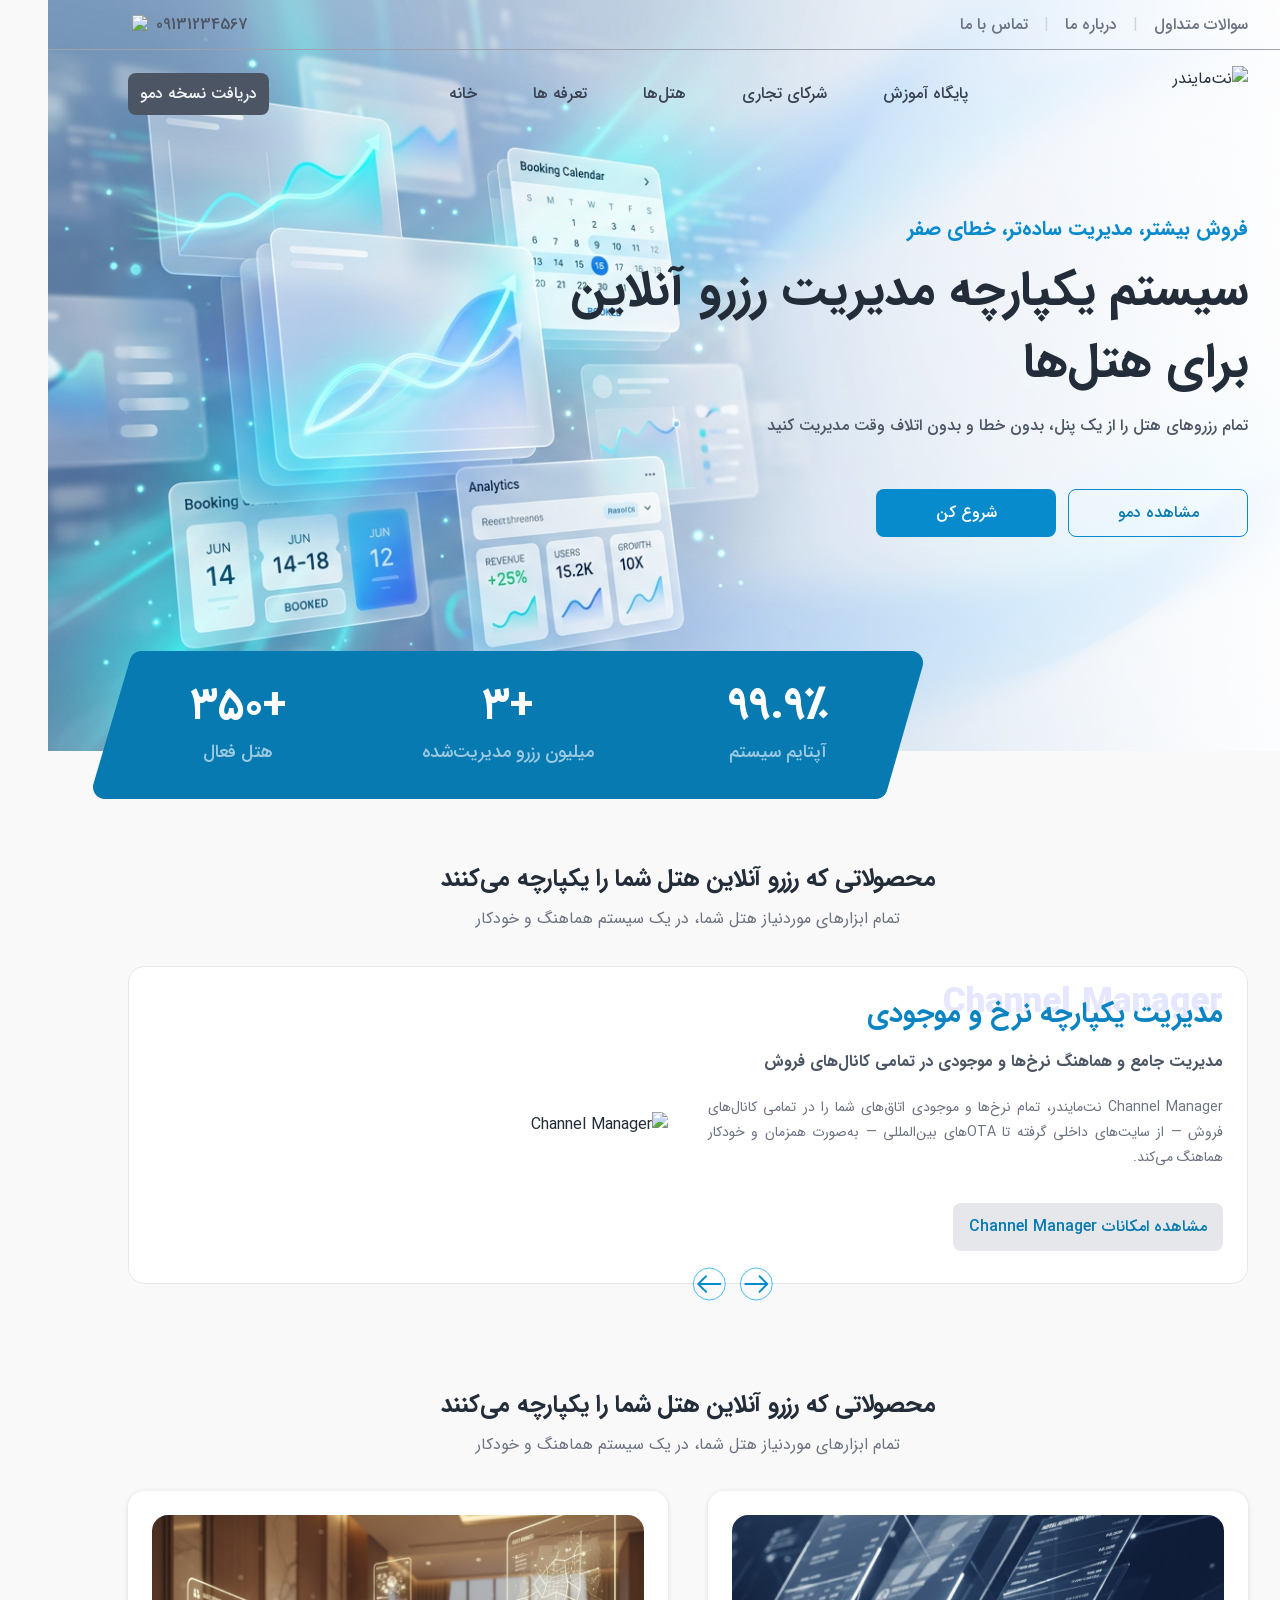
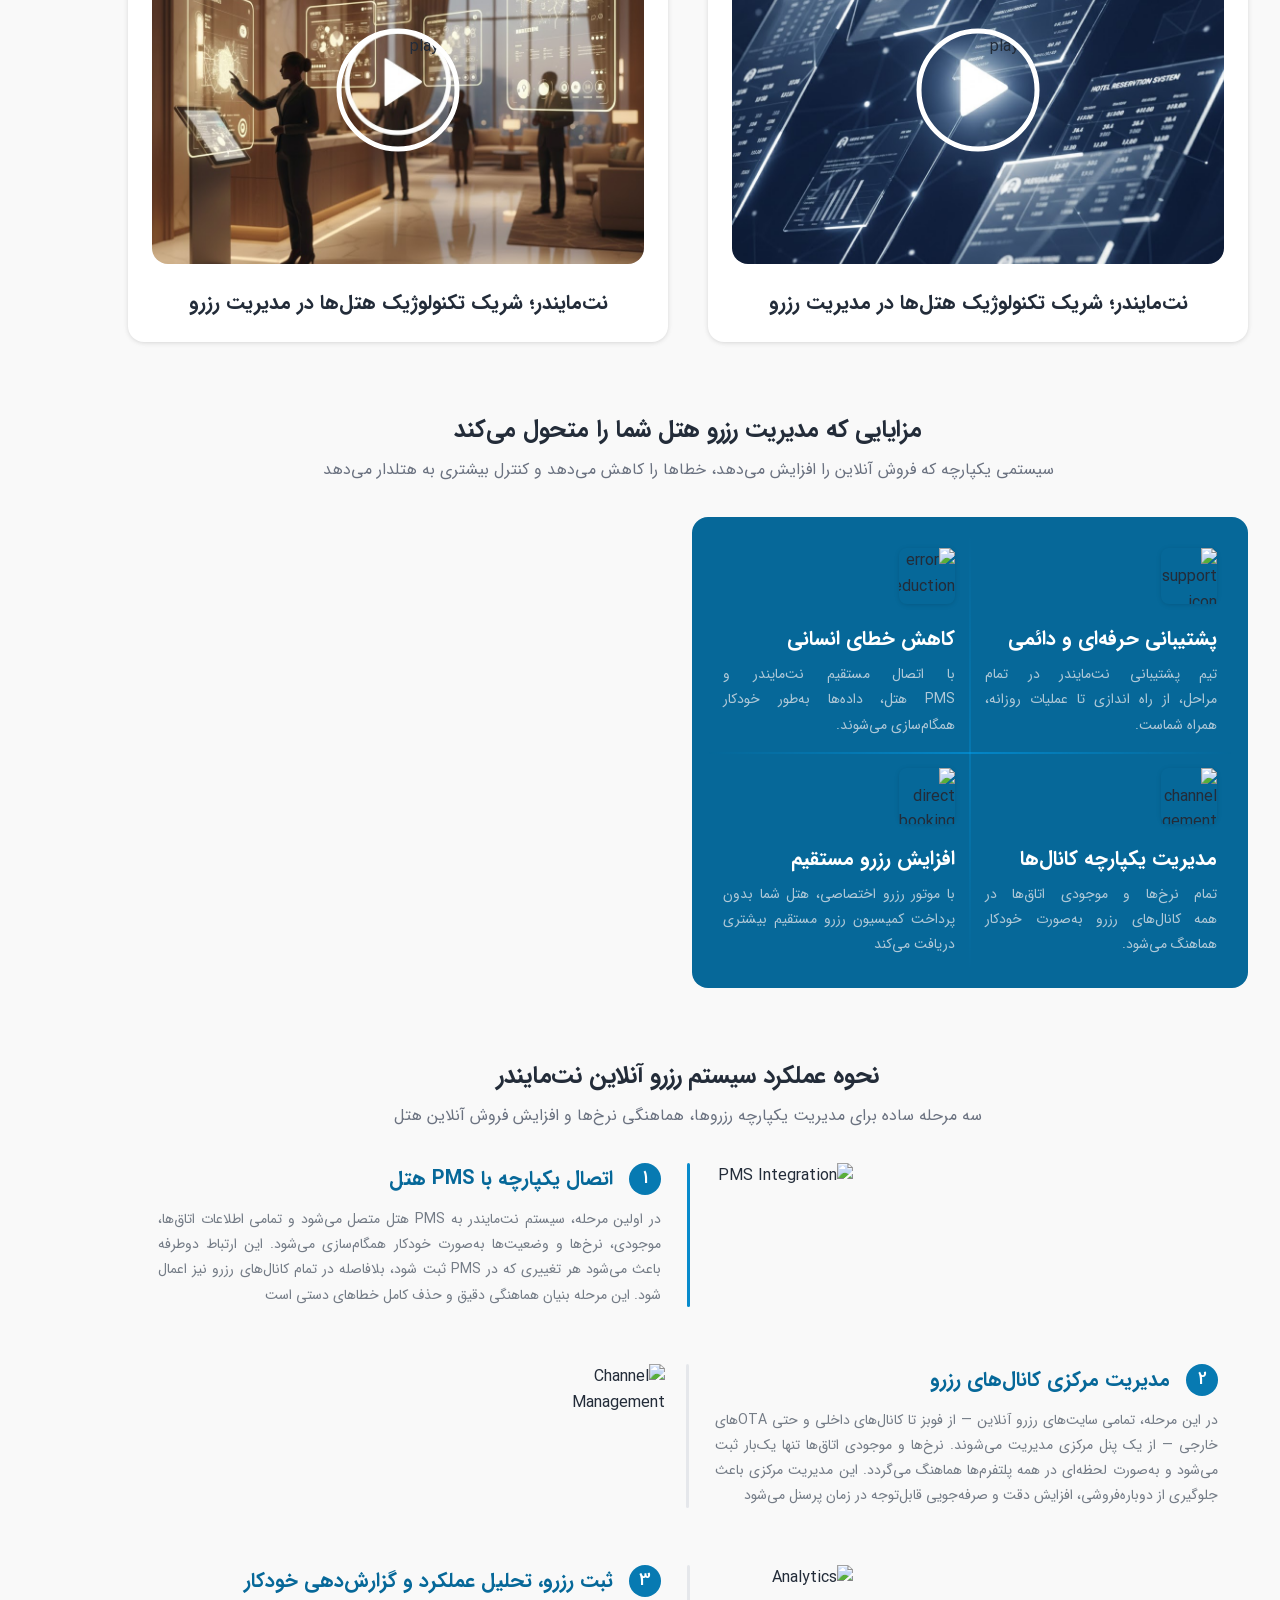
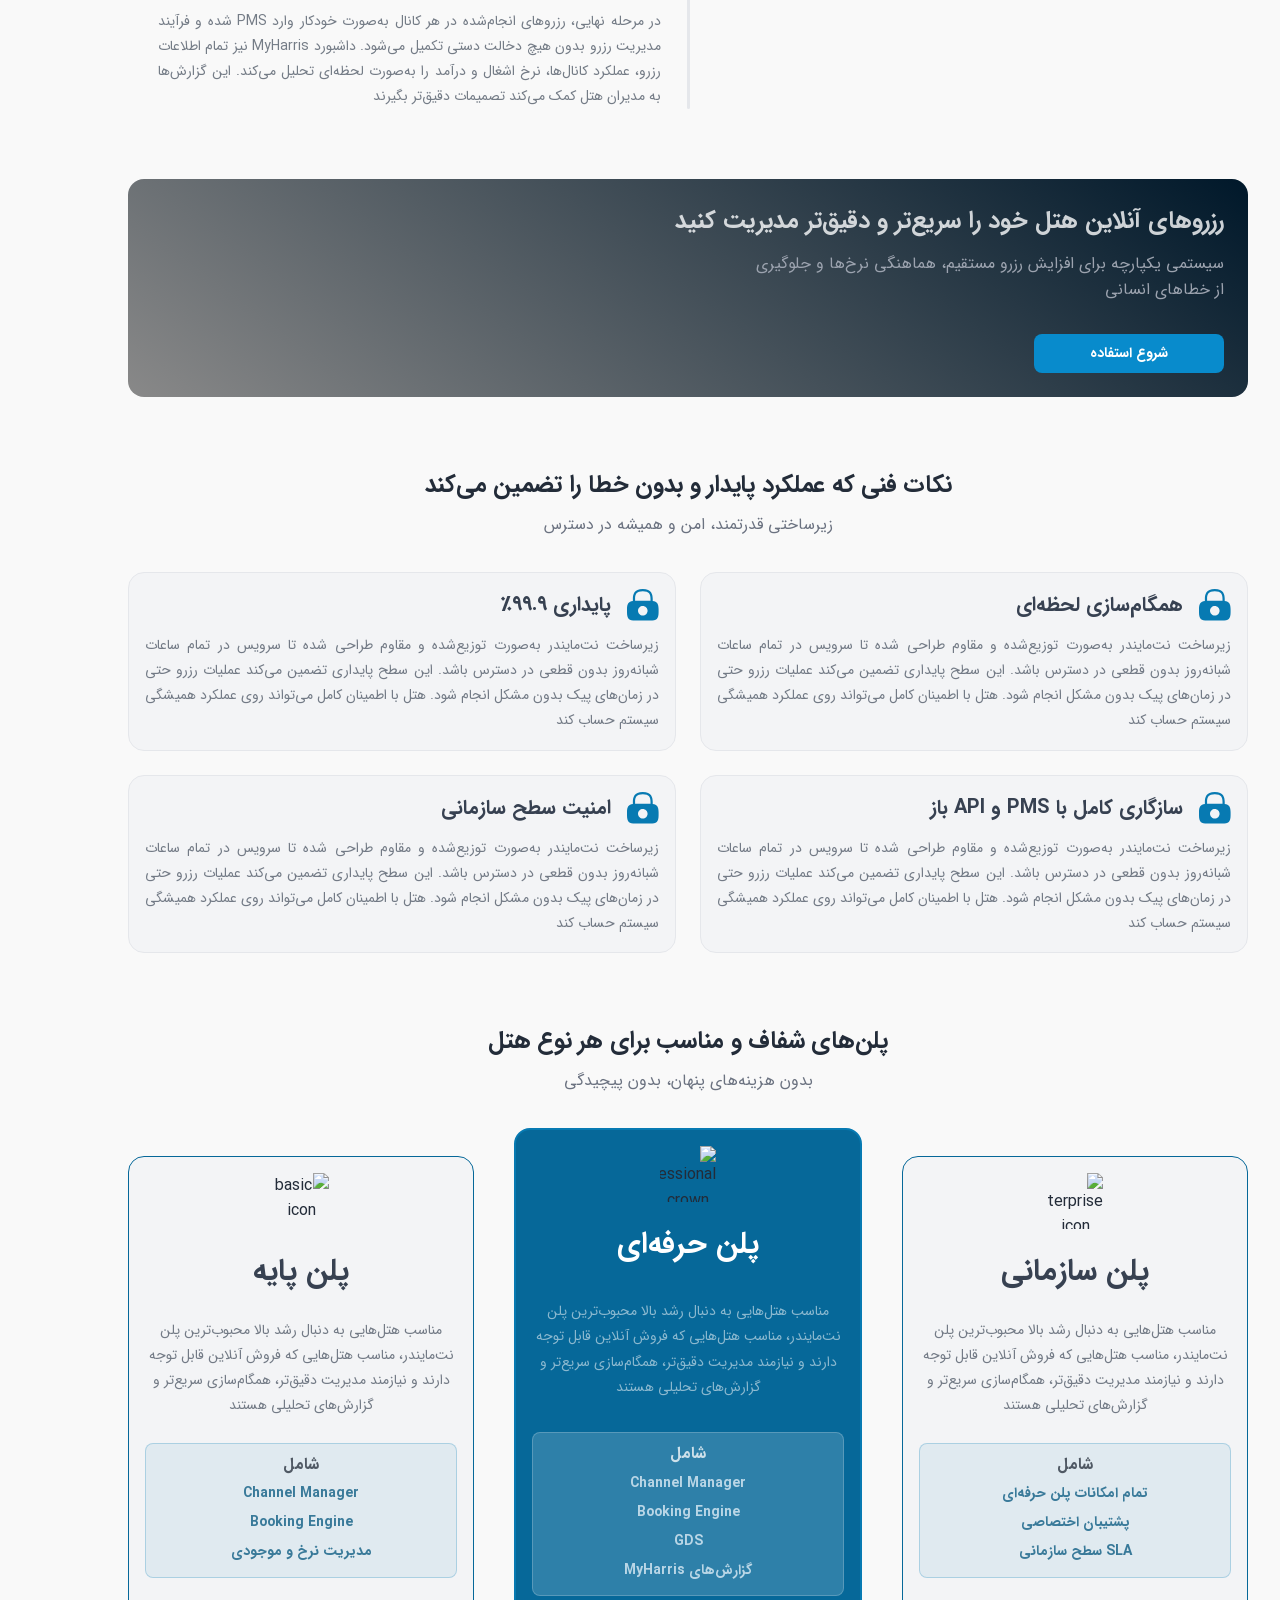
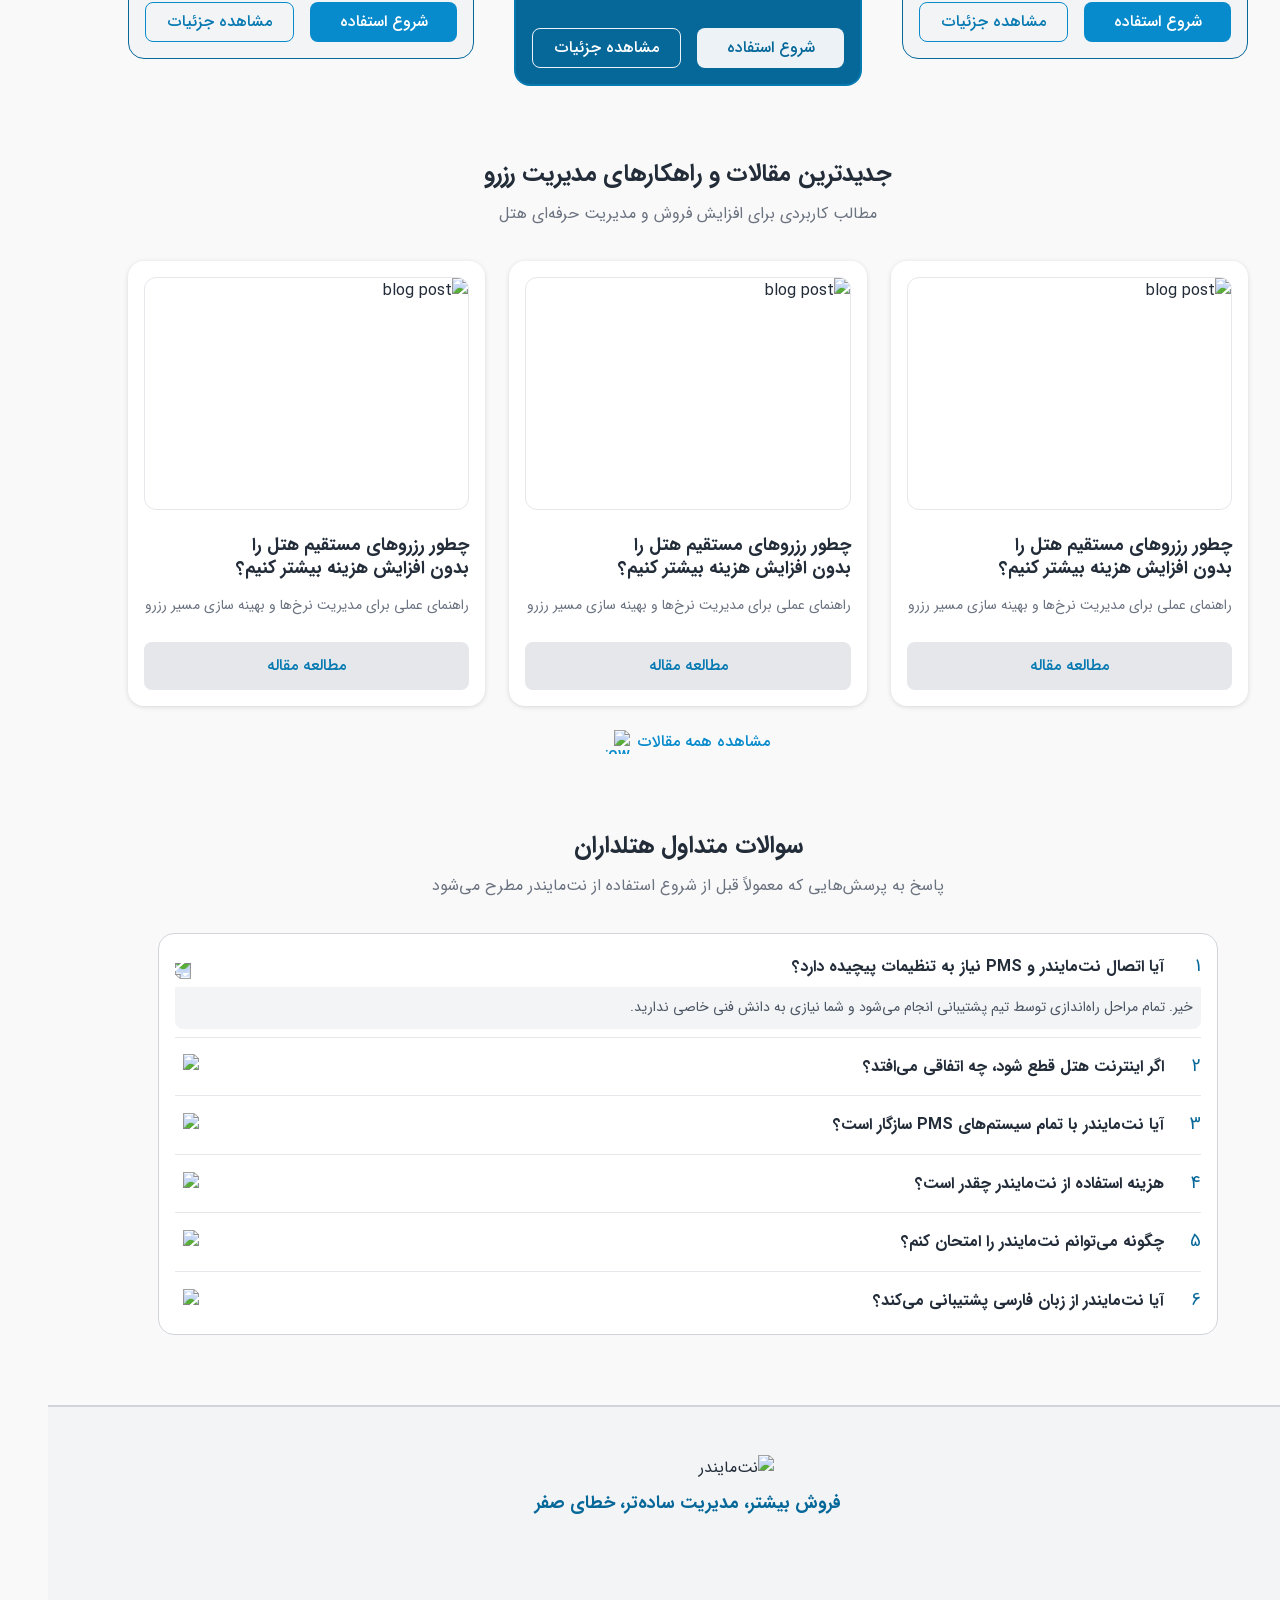
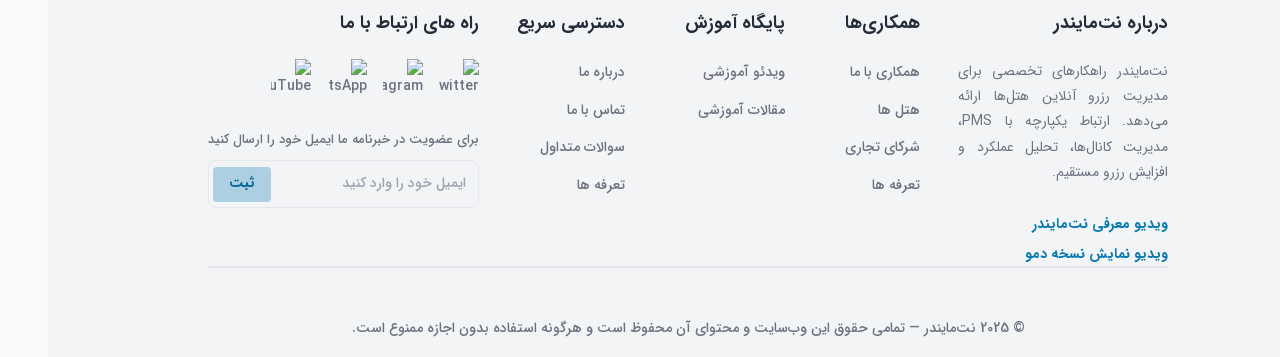
==== Pages/index.html @ 70e3c528 "change main page name" ====
<!-- ------------------------------------------------------------------------------------------------------HOME -->
<!doctype html>
<html lang="fa" dir="rtl">
  <head>
    <meta charset="UTF-8" />
    <meta name="viewport" content="width=device-width, initial-scale=1.0" />
    <title>نت‌مایندر - سیستم یکپارچه مدیریت رزرو آنلاین</title>
    <link rel="stylesheet" href="../styles/base.css" />
    <link rel="stylesheet" href="../styles/Home/Home.css" />
    <link
      href="https://fonts.googleapis.com/css2?family=Vazirmatn:wght@300;400;500;600;700&display=swap"
      rel="stylesheet" />

    <!-- Swiper CSS - ورژن جدیدتر -->
    <link
      rel="stylesheet"
      href="https://cdn.jsdelivr.net/npm/swiper@11/swiper-bundle.min.css" />
  </head>

  <body>
    <div class="header-background">
      <!-- Header -->
      <header class="header">
        <div class="header__top">
          <div class="container">
            <div class="header__top-content">
              <div class="header__contact-info">
                <span>09131234567</span>
                <img
                  src="https://static.codia.ai/image/2025-12-14/AtVYxB0Htn.png"
                  alt="phone"
                  class="header__phone-icon" />
              </div>
              <nav class="header__top-nav">
                <a href="#faq">سوالات متداول</a>
                <span>|</span>
                <a href="#about">درباره ما</a>
                <span>|</span>
                <a href="#contact">تماس با ما</a>
              </nav>
            </div>
          </div>
        </div>
        <div class="header__main">
          <div class="container">
            <div class="header__main-content">
              <button class="demo-btn">دریافت نسخه دمو</button>
              <!-- همبرگر منو - فقط موبایل -->
              <button class="hamburger" aria-label="منو">
                <span class="hamburger__line"></span>
                <span class="hamburger__line"></span>
                <span class="hamburger__line"></span>
              </button>

              <nav class="header__nav">
                <a href="./pages/Pricing.html">پایگاه آموزش</a>
                <a href="#partners">شرکای تجاری</a>
                <a href="#hotels">هتل‌ها</a>
                <a href="#pricing">تعرفه ها</a>
                <a href="./pages/Home.html">خانه</a>
              </nav>
              <div class="header__logo">
                <img
                  src="https://static.codia.ai/image/2025-12-14/T2ENy31yVs.png"
                  alt="نت‌مایندر" />
              </div>
            </div>
          </div>
        </div>

        <nav class="mobile-nav">
          <a href="#home">خانه</a>
          <a href="#pricing">تعرفه ها</a>
          <a href="#hotels">هتل‌ها</a>
          <a href="#partners">شرکای تجاری</a>
          <a href="#education">پایگاه آموزش</a>
          <hr />
          <a href="#contact">تماس با ما</a>
          <a href="#about">درباره ما</a>
          <a href="#faq">سوالات متداول</a>
          <button class="demo-btn demo-btn--mobile">دریافت نسخه دمو</button>
        </nav>
      </header>

      <!-- Hero Section -->
      <section class="hero">
        <div class="container hero__content">
          <div class="hero__text">
            <div class="hero__title-section">
              <p class="hero__subtitle">فروش بیشتر، مدیریت ساده‌تر، خطای صفر</p>
              <h1 class="hero__title">
                سیستم یکپارچه مدیریت رزرو آنلاین <br />
                برای هتل‌ها
              </h1>
              <p class="hero__description">
                تمام رزروهای هتل را از یک پنل، بدون خطا و بدون اتلاف وقت مدیریت
                کنید
              </p>
            </div>
            <div class="hero__buttons">
              <button class="btn btn-outline">مشاهده دمو</button>
              <button class="btn btn-primary">شروع کن</button>
            </div>
          </div>
        </div>
      </section>

      <!-- Stats Section -->

      <div class="stats">
        <div class="container">
          <div class="stats__card">
            <div class="stats__item">
              <div class="stats__number">۹۹.۹٪</div>
              <div class="stats__label">آپتایم سیستم</div>
            </div>
            <div class="stats__item">
              <div class="stats__number">+۳</div>
              <div class="stats__label">میلیون رزرو مدیریت‌شده</div>
            </div>
            <div class="stats__item">
              <div class="stats__number">+۳۵۰</div>
              <div class="stats__label">هتل فعال</div>
            </div>
          </div>
        </div>
      </div>
    </div>

    <!-- Products Section -->
    <section class="products">
      <div class="container">
        <div class="section-header">
          <h2>محصولاتی که رزرو آنلاین هتل شما را یکپارچه می‌کنند</h2>
          <p>تمام ابزارهای موردنیاز هتل شما، در یک سیستم هماهنگ و خودکار</p>
        </div>

        <!-- Swiper -->
        <div class="swiper products-slider">
          <div class="swiper-wrapper">
            <div class="swiper-slide">
              <div class="products__showcase">
                <div class="products__image">
                  <img
                    src="https://static.codia.ai/image/2025-12-14/q23iVrn1a8.png"
                    alt="Channel Manager" />
                </div>
                <div class="products__content">
                  <div class="products__info">
                    <div class="products__header">
                      <!-- <img src="https://static.codia.ai/image/2025-12-14/Bq8AjcOJ0m.png" alt="Channel Manager Icon"> -->
                      <h3 data-bg="Channel Manager">
                        مدیریت یکپارچه نرخ و موجودی
                      </h3>
                    </div>
                    <p class="products__subtitle">
                      مدیریت جامع و هماهنگ نرخ‌ها و موجودی در تمامی کانال‌های
                      فروش
                    </p>
                    <p class="products__description">
                      Channel Manager نت‌مایندر، تمام نرخ‌ها و موجودی اتاق‌های
                      شما را در تمامی کانال‌های فروش — از سایت‌های داخلی گرفته
                      تا OTAهای بین‌المللی — به‌صورت همزمان و خودکار هماهنگ
                      می‌کند.
                    </p>
                  </div>
                  <button class="btn btn-secondary">
                    مشاهده امکانات Channel Manager
                  </button>
                </div>
              </div>
            </div>

            <div class="swiper-slide">
              <div class="products__showcase">
                <div class="products__image">
                  <img
                    src="https://static.codia.ai/image/2025-12-14/q23iVrn1a8.png"
                    alt="Booking Engine" />
                </div>
                <div class="products__content">
                  <div class="products__info">
                    <div class="products__header">
                      <h3 data-bg="Booking Engine">موتور رزرو آنلاین</h3>
                    </div>
                    <p class="products__subtitle">
                      افزایش رزروهای مستقیم از وبسایت هتل بدون پرداخت کمیسیون
                    </p>
                    <p class="products__description">
                      موتور رزرو نت‌مایندر به مشتریان شما امکان می‌دهد مستقیماً
                      از وبسایت هتل رزرو کنند و هزینه‌های کمیسیون را کاهش دهید.
                    </p>
                  </div>
                  <button class="btn btn-secondary">
                    مشاهده امکانات Booking Engine
                  </button>
                </div>
              </div>
            </div>

            <!-- Slide 3 -->
            <div class="swiper-slide">
              <div class="products__showcase">
                <div class="products__image">
                  <img
                    src="https://static.codia.ai/image/2025-12-14/q23iVrn1a8.png"
                    alt="PMS Integration" />
                </div>
                <div class="products__content">
                  <div class="products__info">
                    <div class="products__header">
                      <h3 data-bg="PMS Integration">اتصال به PMS هتل</h3>
                    </div>
                    <p class="products__subtitle">
                      همگام‌سازی خودکار با سیستم مدیریت هتل
                    </p>
                    <p class="products__description">
                      نت‌مایندر به‌راحتی با سیستم PMS هتل شما متصل می‌شود و تمام
                      اطلاعات را به‌صورت لحظه‌ای همگام‌سازی می‌کند.
                    </p>
                  </div>
                  <button class="btn btn-secondary">
                    مشاهده امکانات PMS Integration
                  </button>
                </div>
              </div>
            </div>
          </div>
          <div class="products__nav-arrows">
            <button class="products__nav-arrow products__nav-arrow--left">
              <img src="../images/arrow-left.svg" alt="previous" />
            </button>
            <button class="products__nav-arrow products__nav-arrow--right">
              <img src="../images/arrow-left.svg" alt="next" />
            </button>
          </div>
        </div>
      </div>
    </section>

    <!-- Video Section -->
    <section class="video-section">
      <div class="container">
        <div class="section-header">
          <h2>محصولاتی که رزرو آنلاین هتل شما را یکپارچه می‌کنند</h2>
          <p>تمام ابزارهای موردنیاز هتل شما، در یک سیستم هماهنگ و خودکار</p>
        </div>

        <div class="video-section__grid">
          <div class="video-section__card">
            <div class="video-section__thumbnail">
              <img src="../images/sec-99.jpg" alt="video thumbnail" />
              <div class="video-section__play-button">
                <img src="" alt="play" />
              </div>
            </div>
            <h3>نت‌مایندر؛ شریک تکنولوژیک هتل‌ها در مدیریت رزرو</h3>
          </div>
          <div class="video-section__card">
            <div class="video-section__thumbnail">
              <img src="../images/sec-98.jpg" alt="video thumbnail1" />
              <div class="video-section__play-button">
                <img src="" alt="play" />
              </div>
            </div>
            <h3>نت‌مایندر؛ شریک تکنولوژیک هتل‌ها در مدیریت رزرو</h3>
          </div>
        </div>
      </div>
    </section>

    <!-- Benefits Section -->
    <section class="benefits">
      <div class="container">
        <div class="section-header">
          <h2>مزایایی که مدیریت رزرو هتل شما را متحول می‌کند</h2>
          <p>
            سیستمی یکپارچه که فروش آنلاین را افزایش می‌دهد، خطاها را کاهش می‌دهد
            و کنترل بیشتری به هتلدار می‌دهد
          </p>
        </div>

        <div class="benefits__content">
          <div class="benefits__visual">
            <!-- Swiper Container -->
            <div class="swiper benefits__swiper">
              <div class="swiper-wrapper">
                <img
                  class="swiper-slide"
                  src="../images/laptop.png"
                  alt="benefits visualization 1" />
                <img
                  class="swiper-slide"
                  src="../images/screen1.png"
                  alt="benefits visualization 2" />
                <img
                  class="swiper-slide"
                  src="../images/laptop.png"
                  alt="benefits visualization 3" />
                <img
                  class="swiper-slide"
                  src="../images/screen1.png"
                  alt="benefits visualization 4" />
              </div>
            </div>
          </div>

          <div class="benefits__cards">
            <div class="benefits__card">
              <div class="benefits__icon">
                <img
                  src="https://static.codia.ai/image/2025-12-14/8AYKQkKPxo.png"
                  alt="support icon" />
              </div>
              <div class="benefits__card-content">
                <h3>پشتیبانی حرفه‌ای و دائمی</h3>
                <p>
                  تیم پشتیبانی نت‌مایندر در تمام مراحل، از راه ‌اندازی تا عملیات
                  روزانه، همراه شماست.
                </p>
              </div>
            </div>

            <div class="benefits__card">
              <div class="benefits__icon">
                <img
                  src="https://static.codia.ai/image/2025-12-14/1RN9L4nEy6.png"
                  alt="error reduction icon" />
              </div>
              <div class="benefits__card-content">
                <h3>کاهش خطای انسانی</h3>
                <p>
                  با اتصال مستقیم نت‌مایندر و PMS هتل، داده‌ها به‌طور خودکار
                  همگام‌سازی می‌شوند.
                </p>
              </div>
            </div>

            <div class="benefits__card">
              <div class="benefits__icon">
                <img
                  src="https://static.codia.ai/image/2025-12-14/hkywjzeru9.png"
                  alt="channel management icon" />
              </div>
              <div class="benefits__card-content">
                <h3>مدیریت یکپارچه کانال‌ها</h3>
                <p>
                  تمام نرخ‌ها و موجودی اتاق‌ها در همه کانال‌های رزرو به‌صورت
                  خودکار هماهنگ می‌شود.
                </p>
              </div>
            </div>

            <div class="benefits__card">
              <div class="benefits__icon">
                <img
                  src="https://static.codia.ai/image/2025-12-14/S7PRrT6PH3.png"
                  alt="direct booking icon" />
              </div>
              <div class="benefits__card-content">
                <h3>افزایش رزرو مستقیم</h3>
                <p>
                  با موتور رزرو اختصاصی، هتل شما بدون پرداخت کمیسیون رزرو مستقیم
                  بیشتری دریافت می‌کند
                </p>
              </div>
            </div>
          </div>
        </div>
      </div>
    </section>

    <!-- How It Works Section -->
    <section class="how-it-works">
      <div class="container">
        <div class="section-header">
          <h2>نحوه عملکرد سیستم رزرو آنلاین نت‌مایندر</h2>
          <p>
            سه مرحله ساده برای مدیریت یکپارچه رزروها، هماهنگی نرخ‌ها و افزایش
            فروش آنلاین هتل
          </p>
        </div>

        <div class="how-it-works__steps">
          <div class="how-it-works__step">
            <div class="how-it-works__step-content">
              <div class="how-it-works__step-header">
                <h3>اتصال یکپارچه با PMS هتل</h3>
                <div class="how-it-works__step-number">1</div>
              </div>
              <p>
                در اولین مرحله، سیستم نت‌مایندر به PMS هتل متصل می‌شود و تمامی
                اطلاعات اتاق‌ها، موجودی، نرخ‌ها و وضعیت‌ها به‌صورت خودکار
                همگام‌سازی می‌شود. این ارتباط دوطرفه باعث می‌شود هر تغییری که در
                PMS ثبت شود، بلافاصله در تمام کانال‌های رزرو نیز اعمال شود. این
                مرحله بنیان هماهنگی دقیق و حذف کامل خطاهای دستی است
              </p>
            </div>
            <div class="how-it-works__step-image">
              <img
                src="https://static.codia.ai/image/2025-12-14/JwyzxfHvDT.png"
                alt="PMS Integration" />
            </div>
          </div>

          <div class="how-it-works__step how-it-works__step--reverse">
            <div class="how-it-works__step-image">
              <img
                src="https://static.codia.ai/image/2025-12-14/3ZzzXoyLP3.png"
                alt="Channel Management" />
            </div>
            <div class="how-it-works__step-content">
              <div class="how-it-works__step-header">
                <h3>مدیریت مرکزی کانال‌های رزرو</h3>
                <div class="how-it-works__step-number">2</div>
              </div>
              <p>
                در این مرحله، تمامی سایت‌های رزرو آنلاین — از فوبز تا کانال‌های
                داخلی و حتی OTAهای خارجی — از یک پنل مرکزی مدیریت می‌شوند.
                نرخ‌ها و موجودی اتاق‌ها تنها یک‌بار ثبت می‌شود و به‌صورت لحظه‌ای
                در همه پلتفرم‌ها هماهنگ می‌گردد. این مدیریت مرکزی باعث جلوگیری
                از دوباره‌فروشی، افزایش دقت و صرفه‌جویی قابل‌توجه در زمان پرسنل
                می‌شود
              </p>
            </div>
          </div>

          <div class="how-it-works__step">
            <div class="how-it-works__step-content">
              <div class="how-it-works__step-header">
                <h3>ثبت رزرو، تحلیل عملکرد و گزارش‌دهی خودکار</h3>
                <div class="how-it-works__step-number">3</div>
              </div>
              <p>
                در مرحله نهایی، رزروهای انجام‌شده در هر کانال به‌صورت خودکار
                وارد PMS شده و فرآیند مدیریت رزرو بدون هیچ دخالت دستی تکمیل
                می‌شود. داشبورد MyHarris نیز تمام اطلاعات رزرو، عملکرد کانال‌ها،
                نرخ اشغال و درآمد را به‌صورت لحظه‌ای تحلیل می‌کند. این گزارش‌ها
                به مدیران هتل کمک می‌کند تصمیمات دقیق‌تر بگیرند
              </p>
            </div>
            <div class="how-it-works__step-image">
              <img
                src="https://static.codia.ai/image/2025-12-14/HahOxYyqko.png"
                alt="Analytics" />
            </div>
          </div>
        </div>
      </div>
    </section>

    <!-- CTA Banner -->
    <section class="cta-banner">
      <div class="container">
        <div class="cta-banner__wrapper">
          <div class="cta-banner__image">
            <!-- <img src="../images/sec-1.png" alt="مدیریت رزرو هتل"> -->
          </div>

          <div class="cta-banner__content">
            <h2 class="cta-banner__title">
              رزروهای آنلاین هتل خود را سریع‌تر و دقیق‌تر مدیریت کنید
            </h2>
            <p class="cta-banner__description">
              سیستمی یکپارچه برای افزایش رزرو مستقیم، هماهنگی نرخ‌ها و جلوگیری
              از خطاهای انسانی
            </p>
            <a href="#" class="btn btn--primary cta-banner__btn"
              >شروع استفاده</a
            >
          </div>
        </div>
      </div>
    </section>

    <!-- Technical Features -->
    <section class="technical-features">
      <div class="container">
        <div class="section-header">
          <h2>نکات فنی که عملکرد پایدار و بدون خطا را تضمین می‌کند</h2>
          <p>زیرساختی قدرتمند، امن و همیشه در دسترس</p>
        </div>

        <div class="technical-features__grid">
          <div class="technical-features__card">
            <div class="technical-features__header">
              <h3>همگام‌سازی لحظه‌ای</h3>
              <div class="technical-features__icon">
                <img src="../images/lock.svg" alt="sync icon" />
              </div>
            </div>
            <p>
              زیرساخت نت‌مایندر به‌صورت توزیع‌شده و مقاوم طراحی شده تا سرویس در
              تمام ساعات شبانه‌روز بدون قطعی در دسترس باشد. این سطح پایداری
              تضمین می‌کند عملیات رزرو حتی در زمان‌های پیک بدون مشکل انجام شود.
              هتل با اطمینان کامل می‌تواند روی عملکرد همیشگی سیستم حساب کند
            </p>
          </div>

          <div class="technical-features__card">
            <div class="technical-features__header">
              <h3>پایداری ۹۹.۹٪</h3>
              <div class="technical-features__icon">
                <img src="../images/lock.svg" alt="reliability icon" />
              </div>
            </div>
            <p>
              زیرساخت نت‌مایندر به‌صورت توزیع‌شده و مقاوم طراحی شده تا سرویس در
              تمام ساعات شبانه‌روز بدون قطعی در دسترس باشد. این سطح پایداری
              تضمین می‌کند عملیات رزرو حتی در زمان‌های پیک بدون مشکل انجام شود.
              هتل با اطمینان کامل می‌تواند روی عملکرد همیشگی سیستم حساب کند
            </p>
          </div>

          <div class="technical-features__card">
            <div class="technical-features__header">
              <h3>سازگاری کامل با PMS و API باز</h3>
              <div class="technical-features__icon">
                <img src="../images/lock.svg" alt="compatibility icon" />
              </div>
            </div>
            <p>
              زیرساخت نت‌مایندر به‌صورت توزیع‌شده و مقاوم طراحی شده تا سرویس در
              تمام ساعات شبانه‌روز بدون قطعی در دسترس باشد. این سطح پایداری
              تضمین می‌کند عملیات رزرو حتی در زمان‌های پیک بدون مشکل انجام شود.
              هتل با اطمینان کامل می‌تواند روی عملکرد همیشگی سیستم حساب کند
            </p>
          </div>

          <div class="technical-features__card">
            <div class="technical-features__header">
              <h3>امنیت سطح سازمانی</h3>
              <div class="technical-features__icon">
                <img src="../images/lock.svg" alt="security icon" />
              </div>
            </div>
            <p>
              زیرساخت نت‌مایندر به‌صورت توزیع‌شده و مقاوم طراحی شده تا سرویس در
              تمام ساعات شبانه‌روز بدون قطعی در دسترس باشد. این سطح پایداری
              تضمین می‌کند عملیات رزرو حتی در زمان‌های پیک بدون مشکل انجام شود.
              هتل با اطمینان کامل می‌تواند روی عملکرد همیشگی سیستم حساب کند
            </p>
          </div>
        </div>
      </div>
    </section>

    <!-- Pricing Section -->
    <section class="pricing">
      <div class="container">
        <div class="section-header">
          <h2>پلن‌های شفاف و مناسب برای هر نوع هتل</h2>
          <p>بدون هزینه‌های پنهان، بدون پیچیدگی</p>
        </div>

        <div class="pricing__grid">
          <div class="pricing__card">
            <div class="pricing__plan-header">
              <div class="pricing__plan-icon">
                <img
                  src="https://static.codia.ai/image/2025-12-14/HemduVkzXc.png"
                  alt="enterprise icon" />
              </div>
              <h3>پلن سازمانی</h3>
            </div>
            <p class="pricing__plan-description">
              مناسب هتل‌هایی به دنبال رشد بالا محبوب‌ترین پلن نت‌مایندر، مناسب
              هتل‌هایی که فروش آنلاین قابل توجه دارند و نیازمند مدیریت دقیق‌تر،
              همگام‌سازی سریع‌تر و گزارش‌های تحلیلی هستند
            </p>
            <div class="pricing__plan-features">
              <h4>شامل</h4>
              <ul>
                <li>تمام امکانات پلن حرفه‌ای</li>
                <li>پشتیبان اختصاصی</li>
                <li>SLA سطح سازمانی</li>
              </ul>
            </div>
            <div class="pricing__plan-buttons">
              <button class="btn btn-primary">شروع استفاده</button>
              <button class="btn btn-outline">مشاهده جزئیات</button>
            </div>
          </div>

          <div class="pricing__card pricing__card--featured">
            <div class="pricing__plan-header">
              <div class="pricing__plan-icon">
                <img
                  src="https://static.codia.ai/image/2025-12-14/b2po1Bs6UC.png"
                  alt="professional crown" />
              </div>
              <h3>پلن حرفه‌ای</h3>
            </div>
            <p class="pricing__plan-description">
              مناسب هتل‌هایی به دنبال رشد بالا محبوب‌ترین پلن نت‌مایندر، مناسب
              هتل‌هایی که فروش آنلاین قابل توجه دارند و نیازمند مدیریت دقیق‌تر،
              همگام‌سازی سریع‌تر و گزارش‌های تحلیلی هستند
            </p>
            <div class="pricing__plan-features">
              <h4>شامل</h4>
              <ul>
                <li>Channel Manager</li>
                <li>Booking Engine</li>
                <li>GDS</li>
                <li>گزارش‌های MyHarris</li>
              </ul>
            </div>
            <div class="pricing__plan-buttons">
              <button class="btn btn-light">شروع استفاده</button>
              <button class="btn btn-outline-light">مشاهده جزئیات</button>
            </div>
          </div>

          <div class="pricing__card">
            <div class="pricing__plan-header">
              <div class="pricing__plan-icon">
                <img
                  src="https://static.codia.ai/image/2025-12-14/7qHNP6fz0A.png"
                  alt="basic icon" />
              </div>
              <h3>پلن پایه</h3>
            </div>
            <p class="pricing__plan-description">
              مناسب هتل‌هایی به دنبال رشد بالا محبوب‌ترین پلن نت‌مایندر، مناسب
              هتل‌هایی که فروش آنلاین قابل توجه دارند و نیازمند مدیریت دقیق‌تر،
              همگام‌سازی سریع‌تر و گزارش‌های تحلیلی هستند
            </p>
            <div class="pricing__plan-features">
              <h4>شامل</h4>
              <ul>
                <li>Channel Manager</li>
                <li>Booking Engine</li>
                <li>مدیریت نرخ و موجودی</li>
              </ul>
            </div>
            <div class="pricing__plan-buttons">
              <button class="btn btn-primary">شروع استفاده</button>
              <button class="btn btn-outline">مشاهده جزئیات</button>
            </div>
          </div>
        </div>
      </div>
    </section>

    <!-- Blog Section -->
    <section class="blog">
      <div class="container">
        <div class="section-header">
          <h2>جدیدترین مقالات و راهکارهای مدیریت رزرو</h2>
          <p>مطالب کاربردی برای افزایش فروش و مدیریت حرفه‌ای هتل</p>
        </div>

        <div class="blog__grid">
          <article class="blog__card">
            <div class="blog__image">
              <img
                src="https://static.codia.ai/image/2025-12-14/3DFjrGv3o4.png"
                alt="blog post" />
            </div>
            <div class="blog__content">
              <h3>چطور رزروهای مستقیم هتل را بدون افزایش هزینه‌ بیشتر کنیم؟</h3>
              <p>راهنمای عملی برای مدیریت نرخ‌ها و بهینه‌ سازی مسیر رزرو</p>
            </div>
            <button class="btn btn-secondary">مطالعه مقاله</button>
          </article>

          <article class="blog__card">
            <div class="blog__image">
              <img
                src="https://static.codia.ai/image/2025-12-14/3DFjrGv3o4.png"
                alt="blog post" />
            </div>
            <div class="blog__content">
              <h3>چطور رزروهای مستقیم هتل را بدون افزایش هزینه‌ بیشتر کنیم؟</h3>
              <p>راهنمای عملی برای مدیریت نرخ‌ها و بهینه‌ سازی مسیر رزرو</p>
            </div>
            <button class="btn btn-secondary">مطالعه مقاله</button>
          </article>

          <article class="blog__card">
            <div class="blog__image">
              <img
                src="https://static.codia.ai/image/2025-12-14/3DFjrGv3o4.png"
                alt="blog post" />
            </div>
            <div class="blog__content">
              <h3>چطور رزروهای مستقیم هتل را بدون افزایش هزینه‌ بیشتر کنیم؟</h3>
              <p>راهنمای عملی برای مدیریت نرخ‌ها و بهینه‌ سازی مسیر رزرو</p>
            </div>
            <button class="btn btn-secondary">مطالعه مقاله</button>
          </article>
        </div>

        <div class="blog__cta">
          <button class="btn btn-link">
            <img
              src="https://static.codia.ai/image/2025-12-14/jnQDLsbtAu.png"
              alt="arrow" />
            مشاهده همه مقالات
          </button>
        </div>
      </div>
    </section>

    <!-- FAQ Section -->
    <section class="faq" id="faq">
      <div class="container">
        <div class="section-header">
          <h2>سوالات متداول هتلداران</h2>
          <p>
            پاسخ به پرسش‌هایی که معمولاً قبل از شروع استفاده از نت‌مایندر مطرح
            می‌شود
          </p>
        </div>

        <div class="faq__container">
          <div class="faq__item faq__item--active">
            <div class="faq__question">
              <img
                src="https://static.codia.ai/image/2025-12-14/YKOAaix8bK.png"
                alt="arrow"
                class="faq__arrow" />
              <span class="faq__question-text"
                >آیا اتصال نت‌مایندر و PMS نیاز به تنظیمات پیچیده دارد؟</span
              >
              <span class="faq__number">1</span>
            </div>
            <div class="faq__answer">
              <p>
                خیر. تمام مراحل راه‌اندازی توسط تیم پشتیبانی انجام می‌شود و شما
                نیازی به دانش فنی خاصی ندارید.
              </p>
            </div>
          </div>

          <div class="faq__item">
            <div class="faq__question">
              <img
                src="https://static.codia.ai/image/2025-12-14/zWm1KsA0df.png"
                alt="arrow"
                class="faq__arrow" />
              <span class="faq__question-text"
                >اگر اینترنت هتل قطع شود، چه اتفاقی می‌افتد؟</span
              >
              <span class="faq__number">2</span>
            </div>
            <div class="faq__answer">
              <p>
                سیستم به صورت خودکار اطلاعات را ذخیره می‌کند و پس از برقراری
                مجدد اینترنت، همگام‌سازی انجام می‌شود.
              </p>
            </div>
          </div>

          <div class="faq__item">
            <div class="faq__question">
              <img
                src="https://static.codia.ai/image/2025-12-14/zWm1KsA0df.png"
                alt="arrow"
                class="faq__arrow" />
              <span class="faq__question-text"
                >آیا نت‌مایندر با تمام سیستم‌های PMS سازگار است؟</span
              >
              <span class="faq__number">3</span>
            </div>
            <div class="faq__answer">
              <p>
                نت‌مایندر با اکثر سیستم‌های PMS معتبر ایران و جهان سازگاری دارد.
                برای اطمینان از سازگاری با PMS شما، با تیم پشتیبانی تماس بگیرید.
              </p>
            </div>
          </div>

          <div class="faq__item">
            <div class="faq__question">
              <img
                src="https://static.codia.ai/image/2025-12-14/zWm1KsA0df.png"
                alt="arrow"
                class="faq__arrow" />
              <span class="faq__question-text"
                >هزینه استفاده از نت‌مایندر چقدر است؟</span
              >
              <span class="faq__number">4</span>
            </div>
            <div class="faq__answer">
              <p>
                هزینه‌ها بر اساس تعداد اتاق‌های هتل و خدمات مورد نیاز شما متفاوت
                است. برای دریافت اطلاعات دقیق با تیم فروش تماس بگیرید.
              </p>
            </div>
          </div>

          <div class="faq__item">
            <div class="faq__question">
              <img
                src="https://static.codia.ai/image/2025-12-14/zWm1KsA0df.png"
                alt="arrow"
                class="faq__arrow" />
              <span class="faq__question-text"
                >چگونه می‌توانم نت‌مایندر را امتحان کنم؟</span
              >
              <span class="faq__number">5</span>
            </div>
            <div class="faq__answer">
              <p>
                شما می‌توانید نسخه آزمایشی رایگان نت‌مایندر را درخواست کنید و
                تمام امکانات آن را به مدت محدود بدون هیچ هزینه‌ای تست کنید.
              </p>
            </div>
          </div>

          <div class="faq__item">
            <div class="faq__question">
              <img
                src="https://static.codia.ai/image/2025-12-14/zWm1KsA0df.png"
                alt="arrow"
                class="faq__arrow" />
              <span class="faq__question-text"
                >آیا نت‌مایندر از زبان فارسی پشتیبانی می‌کند؟</span
              >
              <span class="faq__number">6</span>
            </div>
            <div class="faq__answer">
              <p>
                بله، نت‌مایندر کاملاً به زبان فارسی طراحی شده و از راست به چپ
                نویسی پشتیبانی کامل دارد.
              </p>
            </div>
          </div>
        </div>
      </div>
    </section>

    <!-- Footer -->
    <footer class="footer">
      <div class="container">
        <!-- لوگو و تگ‌لاین وسط -->
        <div class="footer__brand">
          <img
            src="https://static.codia.ai/image/2025-12-14/hQ7E5xnkiS.png"
            alt="نت‌مایندر"
            class="footer__logo" />
          <p class="footer__tagline">فروش بیشتر، مدیریت ساده‌تر، خطای صفر</p>
        </div>

        <div class="footer__content">
          <!-- درباره نت‌مایندر -->
          <div class="footer__section footer__about">
            <h3>درباره نت‌مایندر</h3>
            <p>
              نت‌مایندر راهکارهای تخصصی برای مدیریت رزرو آنلاین هتل‌ها ارائه
              می‌دهد. ارتباط یکپارچه با PMS، مدیریت کانال‌ها، تحلیل عملکرد و
              افزایش رزرو مستقیم.
            </p>
            <div class="footer__video-links">
              <a href="#" class="footer__video-link">ویدیو معرفی نت‌مایندر</a>
              <a href="#" class="footer__video-link">ویدیو نمایش نسخه دمو</a>
            </div>
          </div>

          <div class="footer__center">
            <!-- همکاری‌ها -->
            <div class="footer__section">
              <h3>همکاری‌ها</h3>
              <ul>
                <li><a href="#">همکاری با ما</a></li>
                <li><a href="#">هتل ها</a></li>
                <li><a href="#">شرکای تجاری</a></li>
                <li><a href="#">تعرفه ها</a></li>
              </ul>
            </div>

            <!-- پایگاه آموزش -->
            <div class="footer__section">
              <h3>پایگاه آموزش</h3>
              <ul>
                <li><a href="#">ویدئو آموزشی</a></li>
                <li><a href="#">مقالات آموزشی</a></li>
              </ul>
            </div>

            <!-- دسترسی سریع -->
            <div class="footer__section">
              <h3>دسترسی سریع</h3>
              <ul>
                <li><a href="#">درباره ما</a></li>
                <li><a href="#">تماس با ما</a></li>
                <li><a href="#">سوالات متداول</a></li>
                <li><a href="#">تعرفه ها</a></li>
              </ul>
            </div>
          </div>

          <!-- راه‌های ارتباط -->
          <div class="footer__section footer__contact">
            <h3>راه های ارتباط با ما</h3>
            <div class="footer__social-links">
              <a href="#"
                ><img
                  src="https://static.codia.ai/image/2025-12-14/ohsBtiPUnR.png"
                  alt="Twitter"
              /></a>
              <a href="#"
                ><img
                  src="https://static.codia.ai/image/2025-12-14/TNGMjG6Psc.png"
                  alt="Instagram"
              /></a>
              <a href="#"
                ><img
                  src="https://static.codia.ai/image/2025-12-14/S5sXNAQWsD.png"
                  alt="WhatsApp"
              /></a>
              <a href="#"
                ><img
                  src="https://static.codia.ai/image/2025-12-14/D7h7kyiZSW.png"
                  alt="YouTube"
              /></a>
            </div>
            <div class="footer__newsletter">
              <p>برای عضویت در خبر‌نامه ما ایمیل خود را ارسال کنید</p>
              <div class="footer__newsletter-form">
                <input type="email" placeholder="ایمیل خود را وارد کنید" />
                <button class="btn btn--newsletter">ثبت</button>
              </div>
            </div>
          </div>
        </div>
        <!-- کپی رایت -->
        <div class="footer__bottom">
          <p>
            © 2025 نت‌مایندر — تمامی حقوق این وب‌سایت و محتوای آن محفوظ است و
            هرگونه استفاده بدون اجازه ممنوع است.
          </p>
        </div>
      </div>
    </footer>

    <script src="https://cdn.jsdelivr.net/npm/swiper@11/swiper-bundle.min.js"></script>
    <script src="../scripts/main.js"></script>
  </body>
</html>
---- styles/base.css ----
@font-face {
  font-family: "Iran1";
  src: url("../styles/webfonts/webfonts/IRANSansWeb_UltraLight_FaNum.woff2") format("woff2");
  font-weight: 200;
  font-style: normal;
  font-display: swap;
}
@font-face {
  font-family: "Iran1";
  src: url("../styles/webfonts/IRANSansWeb_Light_FaNum.woff2") format("woff2");
  font-weight: 300;
  font-style: normal;
  font-display: swap;
}
@font-face {
  font-family: "Iran1";
  src: url("../styles/webfonts/IRANSansWeb_FaNum.woff2") format("woff2");
  font-weight: 400;
  font-style: normal;
  font-display: swap;
}
@font-face {
  font-family: "Iran1";
  src: url("../styles/webfonts/IRANSansWeb_Medium_FaNum.woff2") format("woff2");
  font-weight: 500;
  font-style: normal;
  font-display: swap;
}
@font-face {
  font-family: "Iran1";
  src: url("../styles/webfonts/IRANSansWeb_Bold_FaNum.woff2") format("woff2");
  font-weight: 700;
  font-style: normal;
  font-display: swap;
}
@font-face {
  font-family: "Iran1";
  src: url("../styles/webfonts/IRANSansWeb_Black_FaNum.woff2") format("woff2");
  font-weight: 900;
  font-style: normal;
  font-display: swap;
}/*# sourceMappingURL=base.css.map */
---- styles/Home/Home.css ----
@font-face {
  font-family: "Iran1";
  src: url("../styles/webfonts/webfonts/IRANSansWeb_UltraLight_FaNum.woff2") format("woff2");
  font-weight: 200;
  font-style: normal;
  font-display: swap;
}
@font-face {
  font-family: "Iran1";
  src: url("../styles/webfonts/IRANSansWeb_Light_FaNum.woff2") format("woff2");
  font-weight: 300;
  font-style: normal;
  font-display: swap;
}
@font-face {
  font-family: "Iran1";
  src: url("../styles/webfonts/IRANSansWeb_FaNum.woff2") format("woff2");
  font-weight: 400;
  font-style: normal;
  font-display: swap;
}
@font-face {
  font-family: "Iran1";
  src: url("../styles/webfonts/IRANSansWeb_Medium_FaNum.woff2") format("woff2");
  font-weight: 500;
  font-style: normal;
  font-display: swap;
}
@font-face {
  font-family: "Iran1";
  src: url("../styles/webfonts/IRANSansWeb_Bold_FaNum.woff2") format("woff2");
  font-weight: 700;
  font-style: normal;
  font-display: swap;
}
@font-face {
  font-family: "Iran1";
  src: url("../styles/webfonts/IRANSansWeb_Black_FaNum.woff2") format("woff2");
  font-weight: 900;
  font-style: normal;
  font-display: swap;
}
.header-background {
  z-index: 10000;
  position: relative;
  background-image: url(../../images/sec-5.png);
  background-repeat: no-repeat;
  background-clip: border-box;
  background-size: cover;
}
.header-background::after {
  content: "";
  position: absolute;
  top: 0;
  left: 0;
  right: 0;
  bottom: 0;
  background: linear-gradient(90deg, rgba(255, 255, 255, 0) 50%, rgb(255, 255, 255) 100%);
  z-index: -1;
}

*,
*::before,
*::after {
  box-sizing: border-box;
}

* {
  margin: 0;
  padding: 0;
}

html {
  -moz-text-size-adjust: none;
  -webkit-text-size-adjust: none;
  text-size-adjust: none;
  scroll-behavior: smooth;
}

@media (prefers-reduced-motion: no-preference) {
  html {
    interpolate-size: allow-keywords;
  }
}
body {
  margin: 0;
  padding: 0;
  direction: rtl;
  display: block;
  line-height: 1.6;
  text-align: right;
  min-height: 100vh;
  overflow-x: hidden;
  color: #232c39;
  font-family: "Iran1", "Vazirmatn", sans-serif;
  background-color: #f9f9f9;
  -webkit-font-smoothing: antialiased;
  -webkit-overflow-scrolling: touch;
  overscroll-behavior: contain;
}

h1,
h2,
h3,
h4,
h5,
h6 {
  margin: 0;
  padding: 0;
  text-wrap: balance;
  line-height: 1.1;
}

p,
figure,
blockquote,
dl,
dd {
  margin: 0;
  padding: 0;
  text-wrap: pretty;
  overflow-wrap: break-word;
}

ul,
ol {
  margin: 0;
  padding: 0;
  list-style: none;
}
ul[role=list],
ol[role=list] {
  list-style: none;
}

li {
  margin: 0;
  padding: 0;
}

a {
  text-decoration: none;
  color: inherit;
  -webkit-text-decoration-skip: ink;
          text-decoration-skip-ink: auto;
}
a:not([class]) {
  color: currentColor;
}

img,
picture {
  max-width: 100%;
  height: auto;
  display: block;
}

input,
button,
textarea,
select {
  font-family: inherit;
  font-size: inherit;
  outline: none;
}

input {
  font-family: "Iran1", "Vazirmatn", sans-serif !important;
}

button,
input,
label {
  line-height: 1.1;
}

textarea:not([rows]) {
  min-height: 10em;
}

::-webkit-scrollbar {
  width: 6px;
  height: 5000px;
}

::-webkit-scrollbar-track {
  background: rgba(255, 255, 255, 0);
}

::-webkit-scrollbar-thumb {
  background: radial-gradient(circle, #066899 0%, rgba(0, 0, 0, 0) 100%);
}
::-webkit-scrollbar-thumb:hover {
  background: radial-gradient(circle, #ecc3ba 0%, rgba(0, 0, 0, 0.493) 100%);
}

:target {
  scroll-margin-block: 5ex;
}

.container {
  max-width: 1440px;
  margin: 0 auto;
  padding: 0 80px;
}
@media (max-width: 1200px) {
  .container {
    padding: 0 40px;
  }
}
@media (max-width: 768px) {
  .container {
    padding: 0 20px;
  }
}

.btn {
  display: flex;
  justify-content: center;
  align-items: center;
  padding: 12px 16px;
  border-radius: 8px;
  border: none;
  cursor: pointer;
  font-weight: 500;
  font-size: 16px;
  line-height: 1.1;
  gap: 8px;
  transition: all 0.3s ease;
  text-decoration: none;
  min-height: 48px;
}
.btn-primary {
  background: #088bcc;
  color: #ffffff;
}
.btn-primary:hover {
  background: #077ab2;
}
.btn-secondary {
  background: #e5e7eb;
  color: #077ab2;
}
.btn-secondary:hover {
  background: #d1d5db;
}
.btn-outline {
  background: transparent;
  color: #077ab2;
  border: 1.9px solid #088bcc;
}
.btn-outline:hover {
  background: #088bcc;
  color: #ffffff;
}
.btn-light {
  background: rgba(249, 250, 251, 0.95);
  color: #066899;
}
.btn-light:hover {
  background: #ffffff;
}
.btn-outline-light {
  background: transparent;
  color: #ffffff;
  border: 1.9px solid rgba(249, 250, 251, 0.95);
}
.btn-outline-light:hover {
  background: rgba(249, 250, 251, 0.1);
}
.btn-link {
  background: transparent;
  color: #088bcc;
  display: flex;
  align-items: center;
  gap: 8px;
  padding: 0 0 4px;
  min-height: auto;
  flex-direction: row-reverse;
  justify-content: center;
  width: 100%;
}
.btn-link:hover {
  opacity: 0.8;
}
.btn-newsletter {
  background: rgba(7, 122, 178, 0.32);
  color: #066899;
  font-weight: 600;
  font-size: 18px;
  padding: 4px 12px;
  min-height: 35px;
}
.btn-newsletter:hover {
  background: rgba(7, 122, 178, 0.24);
}
.btn__icon {
  width: auto;
  height: auto;
}

.demo-btn {
  background: #4b5563;
  color: #f3f4f6;
  border: none;
  padding: 12px;
  border-radius: 8px;
  font-weight: 500;
  cursor: pointer;
  transition: all 0.3s ease;
}
.demo-btn:hover {
  background: #374151;
}

.section-header {
  text-align: center;
  margin-bottom: 32px;
}
.section-header h2 {
  font-size: 24px;
  line-height: 36px;
  letter-spacing: -0.24px;
  color: #232c39;
  margin-bottom: 8px;
}
.section-header p {
  font-size: 16px;
  line-height: 28.8px;
  color: #6b7280;
}

.hamburger {
  display: none;
  flex-direction: column;
  justify-content: center;
  align-items: center;
  gap: 5px;
  width: 40px;
  height: 40px;
  background: none;
  border: none;
  cursor: pointer;
  padding: 8px;
  z-index: 1010;
}
@media (max-width: 768px) {
  .hamburger {
    display: flex;
  }
}
.hamburger__line {
  width: 24px;
  height: 2px;
  background-color: #374151;
  border-radius: 2px;
  transition: all 0.3s ease;
}
.hamburger--active .hamburger__line:nth-child(1) {
  transform: translateY(7px) rotate(45deg);
}
.hamburger--active .hamburger__line:nth-child(2) {
  opacity: 0;
}
.hamburger--active .hamburger__line:nth-child(3) {
  transform: translateY(-7px) rotate(-45deg);
}

.mobile-nav {
  display: none;
  position: fixed;
  top: 0;
  right: -100%;
  width: 280px;
  height: 100vh;
  background: white;
  flex-direction: column;
  padding: 80px 24px 24px;
  gap: 16px;
  box-shadow: -4px 0 20px rgba(0, 0, 0, 0.1);
  transition: right 0.3s ease;
  z-index: 1005;
}
@media (max-width: 768px) {
  .mobile-nav {
    display: flex;
  }
}
.mobile-nav--active {
  right: 0;
}
.mobile-nav a {
  color: #374151;
  text-decoration: none;
  font-weight: 500;
  font-size: 16px;
  padding: 12px 0;
  border-bottom: 1px solid #f3f4f6;
  transition: color 0.2s ease;
}
.mobile-nav a:hover {
  color: #088bcc;
}
.mobile-nav hr {
  border: none;
  border-top: 2px solid #e5e7eb;
  margin: 8px 0;
}
.mobile-nav .demo-btn--mobile {
  margin-top: auto;
  width: 100%;
}

.header {
  position: fixed;
  top: 0;
  left: 0;
  right: 0;
  z-index: 1000;
  background: none;
  transition: all 0.3s ease-in-out;
}
.header__top {
  border-bottom: 1px solid #9ca3af;
}
@media (max-width: 768px) {
  .header__top {
    display: none;
  }
}
.header__scrolled {
  top: 20px;
  transition: all 0.3s ease-in-out;
}
.header__scrolled .header__top {
  max-height: 0;
  opacity: 0;
  padding: 0;
  border-bottom: none;
}
.header__scrolled .header__main-content {
  padding: 12px 50px;
  background-color: rgba(106, 162, 255, 0.24);
  backdrop-filter: blur(6px);
  border-radius: 20px;
}
@media (max-width: 768px) {
  .header__scrolled .header__main-content {
    padding: 12px 0;
  }
}
.header__scrolled .header__nav a {
  color: #374151;
}
.header__top-content {
  display: flex;
  justify-content: space-between;
  align-items: center;
  flex-direction: row-reverse;
  padding: 12px 0;
  height: 49px;
}
.header__contact-info {
  display: flex;
  align-items: center;
  gap: 8px;
  font-weight: 500;
  color: #4b5563;
}
.header__phone-icon {
  width: 20px;
  height: 20px;
}
.header__top-nav {
  display: flex;
  align-items: center;
  gap: 16px;
}
.header__top-nav a {
  color: #6b7280;
  text-decoration: none;
  font-weight: 500;
  transition: all 0.3s ease;
}
.header__top-nav a:hover {
  color: #088bcc;
}
.header__top-nav span {
  color: #d1d5db;
}
.header__main-content {
  display: flex;
  justify-content: space-between;
  align-items: center;
  flex-direction: row-reverse;
  padding: 16px 0;
  gap: 169px;
}
.header__nav {
  display: flex;
  align-items: center;
  gap: 56px;
}
.header__nav a {
  color: #374151;
  text-decoration: none;
  font-weight: 500;
  font-size: 16px;
  transition: all 0.3s ease;
}
.header__nav a:hover {
  color: #088bcc;
}
@media (max-width: 768px) {
  .header__nav {
    display: none;
  }
}
.header__logo img {
  width: 100px;
  height: 56px;
}
@media (max-width: 768px) {
  .header .demo-btn {
    display: none;
  }
}
.header .mobile-nav--active::before {
  content: "";
  position: fixed;
  top: 0;
  left: 0;
  right: 280px;
  bottom: 0;
  background: rgba(0, 0, 0, 0.3);
}

.footer {
  background: #f3f4f6;
  border-top: 2px solid #d1d5db;
  padding: 48px 80px 16px;
}
.footer__content {
  display: grid;
  grid-template-columns: 1fr 2fr 1fr;
  gap: 30px;
  margin-bottom: 32px;
  border-bottom: 2px solid #e5e7eb;
}
@media (max-width: 1024px) {
  .footer__content {
    grid-template-columns: repeat(2, 1fr);
  }
}
@media (max-width: 768px) {
  .footer__content {
    grid-template-columns: 1fr;
    gap: 32px;
  }
}
.footer__section {
  display: flex;
  flex-direction: column;
  gap: 16px;
}
.footer__section h3 {
  font-size: 18px;
  line-height: 23.4px;
  color: #232c39;
  font-weight: 600;
  text-align: right;
  margin-bottom: 8px;
}
@media (max-width: 768px) {
  .footer__section h3 {
    text-align: center;
    font-size: 14px;
  }
}
.footer__section ul {
  list-style: none;
  display: flex;
  flex-direction: column;
  gap: 12px;
}
.footer__section li {
  text-align: right;
}
.footer__section a {
  color: #6b7280;
  text-decoration: none;
  font-size: 14px;
  font-weight: 500;
  transition: all 0.3s ease;
}
.footer__section a:hover {
  color: #088bcc;
}
.footer__section p {
  font-size: 14px;
  line-height: 25.2px;
  color: #6b7280;
  text-align: right;
}
.footer__center {
  display: flex;
  gap: 60px;
  justify-content: center;
}
@media (max-width: 768px) {
  .footer__center {
    gap: 28px;
    justify-content: space-between;
  }
}
.footer__about p {
  text-align: justify;
  margin-bottom: 12px;
}
.footer__video-links {
  display: flex;
  flex-direction: column;
  gap: 8px;
}
@media (max-width: 768px) {
  .footer__video-links {
    justify-content: space-between;
    flex-direction: row;
  }
}
.footer__video-link {
  color: #077ab2 !important;
  font-weight: 600 !important;
  font-size: 14px !important;
}
.footer__social-links {
  display: flex;
  justify-content: flex-start;
  gap: 16px;
  margin-bottom: 12px;
}
.footer__social-links a {
  width: 40px;
  height: 40px;
  display: block;
  transition: all 0.3s ease;
}
.footer__social-links a:hover {
  opacity: 0.8;
  transform: translateY(-2px);
}
.footer__social-links img {
  width: 100%;
  height: 100%;
  -o-object-fit: contain;
     object-fit: contain;
}
@media (max-width: 768px) {
  .footer__social-links {
    justify-content: space-between;
  }
}
.footer__newsletter {
  display: flex;
  flex-direction: column;
  gap: 8px;
  text-align: right;
}
.footer__newsletter p {
  font-weight: 500;
  color: #6b7280;
  font-size: 13px;
}
.footer__newsletter-form {
  background: #f3f4f6;
  border: 1px solid #e5e7eb;
  border-radius: 8px;
  padding: 4px;
  display: flex;
  align-items: center;
  gap: 8px;
  height: 48px;
}
.footer__newsletter-form input {
  border: none;
  background: transparent;
  color: #4b5563;
  font-weight: 500;
  font-size: 14px;
  outline: none;
  flex: 1;
  text-align: right;
  padding: 0 8px;
}
.footer__newsletter-form input::-moz-placeholder {
  color: #9ca3af;
}
.footer__newsletter-form input::placeholder {
  color: #9ca3af;
}
@media (max-width: 480px) {
  .footer__newsletter-form {
    height: auto;
    padding: 8px;
  }
}
.footer .btn--newsletter {
  background: rgba(7, 122, 178, 0.3);
  color: #066899;
  border: none;
  padding: 4px 16px;
  border-radius: 4px;
  font-weight: 600;
  cursor: pointer;
  transition: all 0.3s ease;
  white-space: nowrap;
  font-size: 14px;
  height: 35px;
  min-height: auto;
}
.footer .btn--newsletter:hover {
  background: #05577f;
  color: #ffffff;
}
.footer__brand {
  display: flex;
  flex-direction: column;
  align-items: center;
  gap: 12px;
  margin-bottom: 48px;
  padding-bottom: 48px;
}
@media (max-width: 768px) {
  .footer__brand {
    margin-bottom: 0;
  }
}
.footer__logo {
  width: 172px;
  height: auto;
}
.footer__tagline {
  font-size: 18px;
  line-height: 23.4px;
  color: #066899;
  font-weight: 600;
}
.footer__bottom {
  padding-top: 16px;
  text-align: center;
}
.footer__bottom p {
  font-size: 14px;
  font-weight: 500;
  color: #6b7280;
  line-height: 25.2px;
}
@media (max-width: 768px) {
  .footer {
    padding-inline: 0px;
  }
}

@media (max-width: 1270px) {
  .header__main-content {
    gap: 80px;
  }
  .header__nav {
    gap: 30px;
  }
}
@media (max-width: 960px) {
  .header__scrolled .header__main-content {
    padding: 12px;
  }
  .header__main-content {
    gap: 20px;
  }
  .header__nav {
    gap: 18px;
  }
}
@media (max-width: 768px) {
  .header__main-content {
    flex-direction: row;
    gap: 20px;
  }
  .header__nav {
    gap: 20px;
    flex-wrap: wrap;
    justify-content: center;
  }
}
@media (max-width: 480px) {
  .section-header h2 {
    font-size: 20px;
    line-height: 30px;
  }
}
.header-background {
  z-index: 10000;
  position: relative;
  background-image: url(../../images/sec-5.png);
  background-repeat: no-repeat;
  background-clip: border-box;
  background-size: cover;
}
.header-background::after {
  content: "";
  position: absolute;
  top: 0;
  left: 0;
  right: 0;
  bottom: 0;
  background: linear-gradient(90deg, rgba(255, 255, 255, 0) 50%, rgb(255, 255, 255) 100%);
  z-index: -1;
}

.hero {
  position: relative;
  min-height: 690px;
  display: flex;
  flex-direction: column;
  justify-content: center;
  align-items: center;
  overflow: hidden;
}
.hero__bg {
  position: absolute;
  top: 0;
  left: 0;
  right: 0;
  bottom: 0;
  z-index: -1;
}
.hero__bg img {
  width: 100%;
  height: 100%;
  -o-object-fit: cover;
     object-fit: cover;
}
.hero__content {
  position: relative;
  z-index: 1;
  width: 100%;
  display: flex;
  align-items: center;
  padding-block: 214px;
  justify-content: flex-start;
}
.hero__text {
  text-align: right;
  display: flex;
  flex-direction: column;
  gap: 48px;
}
.hero__title-section {
  display: flex;
  flex-direction: column;
  gap: 12px;
}
.hero__subtitle {
  color: #088bcc;
  font-weight: 600;
  font-size: 20px;
  line-height: 30px;
}
@media (max-width: 398px) {
  .hero__subtitle {
    font-size: 18px;
  }
}
.hero__title {
  font-size: 48px;
  line-height: 72px;
  font-weight: 700;
  color: #232c39;
  margin: 0;
  max-width: 771px;
}
.hero__description {
  font-size: 16px;
  line-height: 28.8px;
  font-weight: 500;
  color: #4b5563;
}
.hero__buttons {
  display: flex;
  gap: 12px;
  justify-content: flex-start;
}
@media (max-width: 398px) {
  .hero__buttons {
    justify-content: center;
  }
}
.hero__buttons button {
  width: 180px;
}
@media (max-width: 398px) {
  .hero__buttons button {
    width: 160px;
  }
}

.stats {
  margin-top: -100px;
}
.stats .container {
  position: relative;
}
.stats__card {
  background: url("../../images/sec-97.png");
  background-size: contain;
  background-repeat: no-repeat;
  background-position: center;
  border-radius: 16px;
  padding: 20px 65px;
  display: flex;
  justify-content: center;
  align-items: center;
  gap: 80px;
  height: 148px;
  margin: 0;
  position: absolute;
  left: 30px;
  transition: all 0.3s ease-in-out;
  z-index: 10;
}
.stats__card:hover {
  cursor: pointer;
}
@media (max-width: 768px) {
  .stats__card {
    left: 50%;
    transform: translateX(-50%);
    top: -30px;
    gap: 16px;
    padding: 16px 20px;
    margin: 0 auto;
    width: calc(100% - 32px);
    max-width: 360px;
    height: auto;
    background-size: cover;
  }
}
@media (max-width: 480px) {
  .stats__card {
    gap: 8px;
    padding: 14px 12px;
    max-width: 320px;
  }
}
.stats__item {
  display: flex;
  flex-direction: column;
  align-items: center;
  gap: 10px;
  width: 190px;
}
@media (max-width: 768px) {
  .stats__item {
    width: auto;
    min-width: 80px;
    gap: 6px;
  }
}
@media (max-width: 480px) {
  .stats__item {
    min-width: 70px;
    gap: 4px;
  }
}
.stats__number {
  font-size: 44px;
  line-height: 45px;
  font-weight: 700;
  color: #ffffff;
  text-align: center;
}
@media (max-width: 768px) {
  .stats__number {
    font-size: 24px;
    line-height: 1.2;
  }
}
@media (max-width: 480px) {
  .stats__number {
    font-size: 20px;
  }
}
.stats__label {
  font-size: 18px;
  line-height: 27px;
  font-weight: 500;
  color: rgba(255, 255, 255, 0.6);
  text-align: center;
}
@media (max-width: 768px) {
  .stats__label {
    font-size: 11px;
    line-height: 1.4;
    font-weight: 500;
  }
}
@media (max-width: 480px) {
  .stats__label {
    font-size: 10px;
  }
}

.products {
  padding: 70px 0;
  margin-top: 140px;
}
.products__showcase {
  background: #ffffff;
  border: 1px solid #e5e7eb;
  border-radius: 16px;
  padding: 32px 24px;
  display: flex;
  flex-direction: row-reverse;
  gap: 40px;
  align-items: center;
  position: relative;
}
@media (max-width: 768px) {
  .products__showcase {
    flex-direction: column;
    gap: 24px;
  }
}
.products__image {
  flex: 1;
  max-width: 518px;
}
.products__image img {
  width: 100%;
  height: auto;
  border-radius: 8px;
}
.products__content {
  flex: 1;
  display: flex;
  flex-direction: column;
  gap: 32px;
  text-align: right;
  height: 100%;
  align-items: flex-start;
}
.products__info {
  display: flex;
  flex-direction: column;
  gap: 20px;
  height: 100%;
}
.products__header {
  display: flex;
  align-items: center;
  gap: 12px;
  justify-content: flex-start;
  position: relative;
}
.products__header img {
  width: 342px;
  height: 48px;
  position: absolute;
  top: -18px;
}
.products__header h3 {
  position: relative;
  font-size: 28px;
  font-weight: 700;
  color: #0b84c1;
  z-index: 2;
}
.products__header h3::before {
  content: attr(data-bg);
  position: absolute;
  top: -15px;
  right: 0;
  font-size: 35px;
  font-weight: 800;
  letter-spacing: 0px;
  white-space: nowrap;
  color: #001dff;
  opacity: 0.1;
  z-index: -1;
  pointer-events: none;
}
.products__subtitle {
  font-size: 16px;
  font-weight: 600;
  color: #4b5563;
  text-align: right;
}
.products__description {
  font-size: 14px;
  line-height: 25.2px;
  color: #6b7280;
  text-align: justify;
}
.products__nav-arrows {
  position: relative;
  left: 0;
  right: 0;
  top: 93%;
  transform: translate(4%, -50%);
  display: flex;
  justify-content: center;
  align-items: center;
  gap: 14px;
  pointer-events: none;
  z-index: 20;
  flex-direction: row-reverse;
}
.products__nav-arrows .products__nav-arrow--right {
  transform: rotate(180deg);
}
@media (max-width: 768px) {
  .products__nav-arrows {
    left: 20px;
    right: 20px;
    top: 96%;
  }
}
.products__nav-arrow {
  display: flex;
  width: 33px;
  height: 33px;
  border: 1px solid #46bdf8;
  background: none;
  border-radius: 100%;
  cursor: pointer;
  pointer-events: all;
  transition: transform 0.3s;
  align-items: center;
  justify-content: center;
  transition: all 0.3s ease-in-out;
}
.products__nav-arrow:hover {
  background: #03344c;
  transition: all 0.3s ease-in-out;
}
.products__nav-arrow img {
  width: 100%;
  height: 100%;
}
@media (max-width: 768px) {
  .products__nav-arrow {
    width: 40px;
    height: 40px;
  }
}

.video-section {
  padding: 0 0 70px 0;
}
.video-section__grid {
  display: flex;
  gap: 40px;
  justify-content: stretch;
}
@media (max-width: 768px) {
  .video-section__grid {
    flex-direction: column;
  }
}
.video-section__card {
  flex: 1;
  background: #ffffff;
  border-radius: 16px;
  padding: 24px;
  box-shadow: 0px 1px 5px -1px rgba(0, 0, 0, 0.12), 0px 1px 6px 0px rgba(0, 0, 0, 0.06);
  display: flex;
  flex-direction: column;
  gap: 24px;
  align-items: center;
}
.video-section__thumbnail {
  position: relative;
  width: 100%;
  border-radius: 16px;
  overflow: hidden;
}
.video-section__thumbnail img {
  width: 100%;
  height: 349px;
  -o-object-fit: cover;
     object-fit: cover;
}
.video-section__play-button {
  position: absolute;
  top: 50%;
  left: 50%;
  transform: translate(-50%, -50%);
  width: 123px;
  height: 123px;
  border: 5px solid #ffffff;
  border-radius: 50%;
  display: flex;
  justify-content: center;
  align-items: center;
  cursor: pointer;
  transition: transform 0.3s;
}
.video-section__play-button:hover {
  transform: translate(-50%, -50%) scale(1.1);
}
.video-section__play-button img {
  width: 100%;
  height: 100%;
  border-radius: 50%;
}
.video-section__card h3 {
  font-size: 20px;
  line-height: 30px;
  color: #232c39;
  text-align: center;
}

.benefits {
  padding: 0 0 70px 0;
}
.benefits__content {
  display: flex;
  gap: 40px;
  align-items: center;
  flex-direction: row-reverse;
}
@media (max-width: 1200px) {
  .benefits__content {
    flex-direction: column;
  }
}
.benefits__visual {
  flex: 1;
  position: relative;
  display: flex;
  align-items: center;
  justify-content: center;
}
.benefits__swiper {
  width: 100%;
  max-width: 565px;
  height: auto;
  padding-top: 50px;
  padding-bottom: 50px;
}
@media (max-width: 768px) {
  .benefits__swiper {
    max-width: 430px;
  }
}
@media (max-width: 480px) {
  .benefits__swiper {
    max-width: 400px;
  }
}
@media (max-width: 430px) {
  .benefits__swiper {
    max-width: 330px;
  }
}
.benefits__swiper img.swiper-slide {
  display: block;
  width: 100%;
  height: auto;
  -o-object-fit: cover;
     object-fit: cover;
  border-radius: 18px;
  box-shadow: 0 15px 50px rgba(0, 0, 0, 0.2);
}
.benefits__cards {
  flex: 1;
  background: #066899;
  border-radius: 16px;
  padding: 16px;
  display: grid;
  grid-template-columns: repeat(2, 1fr);
  position: relative;
}
.benefits__cards::before {
  content: "";
  position: absolute;
  top: 16px;
  bottom: 16px;
  left: 50%;
  transform: translateX(-50%);
  width: 1px;
  background: radial-gradient(circle, rgba(0, 170, 255, 0.4509803922) 0%, rgba(0, 0, 0, 0) 100%);
  z-index: 1;
}
.benefits__cards::after {
  content: "";
  position: absolute;
  left: 16px;
  right: 16px;
  top: 50%;
  transform: translateY(-50%);
  height: 2px;
  background: radial-gradient(circle, rgba(0, 170, 255, 0.4509803922) 0%, rgba(0, 0, 0, 0) 100%);
  z-index: 1;
}
@media (max-width: 768px) {
  .benefits__cards {
    padding: 0;
  }
}
.benefits__card {
  padding: 15px;
  border: none;
  border-radius: 8px;
  display: flex;
  flex-direction: column;
  gap: 20px;
  align-items: center;
  text-align: right;
  position: relative;
  z-index: 2;
}
@media (max-width: 768px) {
  .benefits__card {
    gap: 10px;
    padding: 10px;
  }
}
.benefits__icon {
  width: 56px;
  height: 56px;
  box-shadow: 0px 1px 5px -1px rgba(0, 0, 0, 0.12), 0px 1px 6px 0px rgba(0, 0, 0, 0.06);
  border-radius: 8px;
  display: flex;
  justify-content: center;
  align-items: center;
  align-self: flex-start;
}
.benefits__icon img {
  width: 100%;
  height: 100%;
}
.benefits__card-content {
  display: flex;
  flex-direction: column;
  gap: 8px;
  align-items: flex-start;
  text-align: right;
}
.benefits__card-content h3 {
  font-size: 20px;
  line-height: 30px;
  color: #ffffff;
}
@media (max-width: 768px) {
  .benefits__card-content h3 {
    font-size: 14px;
  }
}
.benefits__card-content p {
  font-size: 14px;
  line-height: 25.2px;
  color: #e5e7eb;
  opacity: 0.76;
  text-align: justify;
}
@media (max-width: 768px) {
  .benefits__card-content p {
    font-size: 12px;
  }
}
.benefits .swiper-3d {
  perspective: 900px !important;
}

.how-it-works {
  padding: 0 0 70px 0;
}
.how-it-works__steps {
  position: relative;
  display: flex;
  flex-direction: column;
  gap: 56px;
  max-width: 1060px;
  margin: 0 auto;
}
.how-it-works__step {
  display: flex;
  align-items: center;
  gap: 50px;
  justify-content: flex-start;
  flex-direction: row-reverse;
}
@media (max-width: 768px) {
  .how-it-works__step {
    gap: 15px;
  }
}
.how-it-works__step--reverse {
  justify-content: flex-end;
}
@media (max-width: 768px) {
  .how-it-works__step--reverse {
    flex-direction: row;
  }
}
.how-it-works__step-content {
  flex: 1;
  max-width: 503px;
  display: flex;
  flex-direction: column;
  gap: 12px;
  text-align: right;
}
.how-it-works__step-header {
  display: flex;
  align-items: center;
  gap: 16px;
  justify-content: flex-end;
  flex-direction: row-reverse;
}
@media (max-width: 768px) {
  .how-it-works__step-header {
    justify-content: center;
  }
}
.how-it-works__step-header h3 {
  font-size: 20px;
  line-height: 30px;
  color: #066899;
}
.how-it-works__step-number {
  width: 32px;
  height: 32px;
  background: #077ab2;
  color: #ffffff;
  border-radius: 24px;
  display: flex;
  justify-content: center;
  align-items: center;
  font-size: 18px;
  line-height: 23.4px;
  font-weight: 500;
}
.how-it-works__step-content p {
  font-size: 14px;
  line-height: 25.2px;
  color: #4b5563;
  opacity: 0.76;
  text-align: justify;
}
.how-it-works__step-image {
  width: 142px;
  height: 144px;
  position: relative;
}
@media (max-width: 768px) {
  .how-it-works__step-image {
    width: 90px;
    height: auto;
  }
}
.how-it-works__step-image img {
  width: 100%;
  height: 100%;
  -o-object-fit: cover;
     object-fit: cover;
}
.how-it-works__step-image::after {
  content: "";
  position: absolute;
  top: 0;
  left: -24px;
  width: 3px;
  height: 100%;
  background: #e5e7eb;
  border-radius: 42px;
  z-index: -1;
}
@media (max-width: 768px) {
  .how-it-works__step-image::after {
    left: -5px;
  }
}
.how-it-works__step:first-child .how-it-works__step-image::after {
  background: #088bcc;
}
.how-it-works__step--reverse .how-it-works__step-image::after {
  left: auto;
  right: -24px;
}
@media (max-width: 768px) {
  .how-it-works__step--reverse .how-it-works__step-image::after {
    left: -5px;
    right: auto;
  }
}

.cta-banner {
  padding: 0 0 70px 0;
}
.cta-banner__wrapper {
  position: relative;
  display: flex;
  align-items: center;
  justify-content: flex-start;
  border-radius: 16px;
  overflow: hidden;
  padding: 24px;
}
.cta-banner__wrapper::before {
  content: "";
  position: absolute;
  top: 0;
  left: 0;
  right: 0;
  bottom: 0;
  background: linear-gradient(217deg, rgb(0, 24, 42) 0%, rgba(0, 0, 0, 0.45) 100%);
  z-index: 2;
  opacity: 1;
}
.cta-banner__wrapper::after {
  content: "";
  position: absolute;
  top: 0;
  left: 0;
  right: 0;
  bottom: 0;
  background-image: url("../../images/sec-1.png");
  background-size: cover;
  background-position-x: center;
  background-position-y: bottom;
  opacity: 0.9;
  z-index: 1;
}
@media (max-width: 1024px) {
  .cta-banner__wrapper {
    flex-direction: column;
    text-align: center;
    padding: 40px 30px;
    gap: 30px;
  }
}
@media (max-width: 768px) {
  .cta-banner__wrapper {
    padding: 30px 20px;
    min-height: auto;
  }
}
.cta-banner__image, .cta-banner__content {
  position: relative;
  z-index: 2;
}
.cta-banner__image {
  flex: 0 0 auto;
  max-width: 380px;
}
@media (max-width: 1024px) {
  .cta-banner__image {
    max-width: 280px;
    order: 2;
  }
}
@media (max-width: 768px) {
  .cta-banner__image {
    max-width: 220px;
  }
}
.cta-banner__image img {
  width: 100%;
  height: auto;
  display: block;
  border-radius: 8px;
  box-shadow: 0 10px 30px rgba(0, 0, 0, 0.3);
}
.cta-banner__content {
  flex: 1;
  display: flex;
  flex-direction: column;
  gap: 12px;
  align-items: flex-start;
  text-align: right;
}
@media (max-width: 1024px) {
  .cta-banner__content {
    align-items: center;
    text-align: center;
    order: 1;
  }
}
.cta-banner__title {
  font-size: 24px;
  line-height: 36px;
  font-weight: 700;
  color: rgba(249, 250, 251, 0.8117647059);
  margin: 0;
}
@media (max-width: 768px) {
  .cta-banner__title {
    font-size: 20px;
    line-height: 30px;
  }
}
.cta-banner__description {
  font-size: 16px;
  line-height: 25.2px;
  color: #9ca3af;
  margin: 0;
  max-width: 480px;
}
@media (max-width: 768px) {
  .cta-banner__description {
    font-size: 14px;
  }
}
.cta-banner__btn {
  padding: 12px 56px;
  font-size: 14px;
  font-weight: 600;
  border-radius: 8px;
  transition: all 0.3s ease;
  background: #088bcc;
  color: #ffffff;
  text-decoration: none;
  display: inline-block;
  min-height: auto;
  margin-top: 20px;
}
.cta-banner__btn:hover {
  transform: translateY(-2px);
  box-shadow: 0 8px 16px rgba(0, 0, 0, 0.2);
  background: #077ab2;
}
@media (max-width: 768px) {
  .cta-banner__btn {
    padding: 8px 30px;
    font-size: 16px;
  }
}

.technical-features {
  padding: 0 0 70px 0;
}
.technical-features__grid {
  display: grid;
  grid-template-columns: repeat(2, 1fr);
  gap: 24px;
  transition: all 0.6s ease;
  cursor: pointer;
}
.technical-features__grid:hover {
  transform: scale(1.1);
  transition: all 0.6s ease;
}
@media (max-width: 768px) {
  .technical-features__grid {
    grid-template-columns: 1fr;
  }
}
.technical-features__card {
  background: #f3f4f6;
  border: 1px solid #e5e7eb;
  border-radius: 16px;
  padding: 16px;
  display: flex;
  flex-direction: column;
  gap: 12px;
  text-align: right;
}
.technical-features__header {
  display: flex;
  align-items: center;
  gap: 16px;
  justify-content: flex-end;
  flex-direction: row-reverse;
}
.technical-features__header h3 {
  font-size: 20px;
  line-height: 30px;
  color: #374151;
}
.technical-features__icon {
  width: 32px;
  height: 32px;
  border-radius: 8px;
  display: flex;
  justify-content: center;
  align-items: center;
}
.technical-features__icon img {
  width: 100%;
  height: 100%;
}
.technical-features__card p {
  font-size: 14px;
  line-height: 25.2px;
  color: #4b5563;
  opacity: 0.76;
  text-align: justify;
}

.pricing {
  padding: 0 0 70px 0;
}
.pricing__grid {
  display: flex;
  gap: 40px;
  justify-content: center;
  align-items: center;
}
@media (max-width: 768px) {
  .pricing__grid {
    flex-direction: column;
  }
}
.pricing__card {
  flex: 1;
  max-width: 440px;
  background: #f3f4f6;
  border: 1.5px solid #066899;
  border-radius: 16px;
  padding: 16px;
  display: flex;
  flex-direction: column;
  gap: 24px;
  text-align: center;
}
.pricing__card--featured {
  background: #066899;
  border: 2px solid #077ab2;
  gap: 32px;
}
.pricing__plan-header {
  display: flex;
  flex-direction: column;
  align-items: center;
  gap: 20px;
}
.pricing__plan-icon {
  width: 56px;
  height: 56px;
}
.pricing__plan-icon img {
  width: 100%;
  height: 100%;
}
.pricing__plan-header h3 {
  font-size: 30px;
  line-height: 45px;
  color: #374151;
}
.pricing__card--featured .pricing__plan-header h3 {
  color: #ffffff;
}
.pricing__plan-description {
  font-size: 14px;
  line-height: 25.2px;
  color: #4b5563;
  opacity: 0.76;
  text-align: center;
}
.pricing__card--featured .pricing__plan-description {
  color: rgba(255, 255, 255, 0.7);
}
.pricing__plan-features {
  background: rgba(7, 122, 178, 0.08);
  border: 1px solid rgba(7, 122, 178, 0.24);
  border-radius: 8px;
  padding: 12px;
  display: flex;
  flex-direction: column;
  gap: 8px;
  text-align: center;
}
.pricing__plan-features h4 {
  font-size: 16px;
  color: #232c39;
  opacity: 0.76;
}
.pricing__plan-features ul {
  list-style: none;
  display: flex;
  flex-direction: column;
  gap: 4px;
}
.pricing__plan-features li {
  font-size: 14px;
  line-height: 25.2px;
  font-weight: 600;
  color: #05577f;
  opacity: 0.76;
}
.pricing__card--featured .pricing__plan-features {
  background: rgba(255, 255, 255, 0.16);
  border: 1px solid rgba(255, 255, 255, 0.2);
}
.pricing__card--featured .pricing__plan-features h4 {
  color: #ffffff;
}
.pricing__card--featured .pricing__plan-features li {
  color: #e5f1fa;
}
.pricing__plan-buttons {
  display: flex;
  gap: 16px;
}
.pricing__plan-buttons .btn {
  flex: 1;
  padding: 8px 16px;
  min-height: 40px;
}

.blog {
  padding: 0 0 70px 0;
}
.blog__grid {
  display: grid;
  grid-template-columns: repeat(3, 1fr);
  gap: 24px;
  margin-bottom: 24px;
}
@media (max-width: 768px) {
  .blog__grid {
    grid-template-columns: 1fr;
  }
}
.blog__card {
  background: #ffffff;
  border-radius: 16px;
  padding: 16px;
  box-shadow: 0px 1px 5px -1px rgba(0, 0, 0, 0.12), 0px 1px 6px 0px rgba(0, 0, 0, 0.06);
  display: flex;
  flex-direction: column;
  gap: 24px;
}
.blog__image {
  border-radius: 12px;
  overflow: hidden;
  border: 1px solid #e5e7eb;
}
.blog__image img {
  width: 100%;
  height: 231px;
  -o-object-fit: cover;
     object-fit: cover;
}
.blog__content {
  display: flex;
  flex-direction: column;
  gap: 12px;
  text-align: right;
}
.blog__content h3 {
  font-size: 18px;
  line-height: 23.4px;
  color: #232c39;
}
.blog__content p {
  font-size: 14px;
  line-height: 25.2px;
  color: #6b7280;
  text-align: right;
}
.blog__cta {
  text-align: center;
}
.blog__cta img {
  width: 24px;
  height: 24px;
}

.faq {
  padding: 0 0 70px 0;
}
.faq__container {
  max-width: 1060px;
  margin: 0 auto;
  background: #ffffff;
  border: 1px solid #d1d5db;
  border-radius: 16px;
  padding: 4px 16px;
}
.faq__item {
  border-bottom: 1px solid #e5e7eb;
  padding: 0 0 8px;
}
.faq__item:last-child {
  border-bottom: none;
}
.faq__item--active .faq__arrow {
  transform: rotate(180deg);
}
.faq__item--active .faq__answer {
  display: block;
}
.faq__answer {
  background: #f3f4f6;
  border-radius: 0 0 8px 8px;
  padding: 8px;
  display: none;
  transition: all 0.3s ease;
}
.faq__answer p {
  font-size: 14px;
  line-height: 25.2px;
  color: #4b5563;
  text-align: right;
}
.faq__arrow {
  width: 24px;
  height: 24px;
  transition: transform 0.3s ease;
}
.faq__question {
  display: flex;
  justify-content: space-between;
  align-items: center;
  padding: 16px 0 8px;
  cursor: pointer;
  gap: 12px;
  flex-direction: row-reverse;
}
.faq__question-text {
  font-size: 16px;
  font-weight: 600;
  color: #232c39;
  text-align: right;
  flex: 1;
}
@media (max-width: 768px) {
  .faq__question-text {
    font-size: 14px;
  }
}
.faq__number {
  font-size: 18px;
  line-height: 23.4px;
  color: #066899;
  min-width: 25px;
}
.faq__arrow {
  width: 24px;
  height: 24px;
  transition: transform 0.3s;
}
.faq__answer {
  background: #f3f4f6;
  border-radius: 0 0 8px 8px;
  padding: 8px;
  display: none;
}
.faq__answer p {
  font-size: 14px;
  line-height: 25.2px;
  color: #4b5563;
  text-align: right;
}

@media (max-width: 768px) {
  .hero__content {
    padding: 100px 20px;
  }
  .hero__title {
    font-size: 32px;
    line-height: 48px;
  }
  .hero__buttons {
    gap: 16px;
  }
  .products__showcase {
    flex-direction: column;
    gap: 24px;
  }
  .products,
  .video-section,
  .benefits,
  .how-it-works,
  .cta-banner,
  .technical-features,
  .pricing,
  .blog,
  .faq {
    padding-block: 40px;
  }
}
@media (max-width: 490px) {
  .hero__text {
    gap: 32px;
  }
  .hero__title-section {
    gap: 16px;
  }
  .hero__content {
    justify-content: center;
    padding-inline: 16px;
  }
  .hero__title {
    font-size: 22px;
    line-height: 36px;
  }
  .section-header h2 {
    font-size: 20px;
    line-height: 30px;
  }
}/*# sourceMappingURL=Home.css.map */
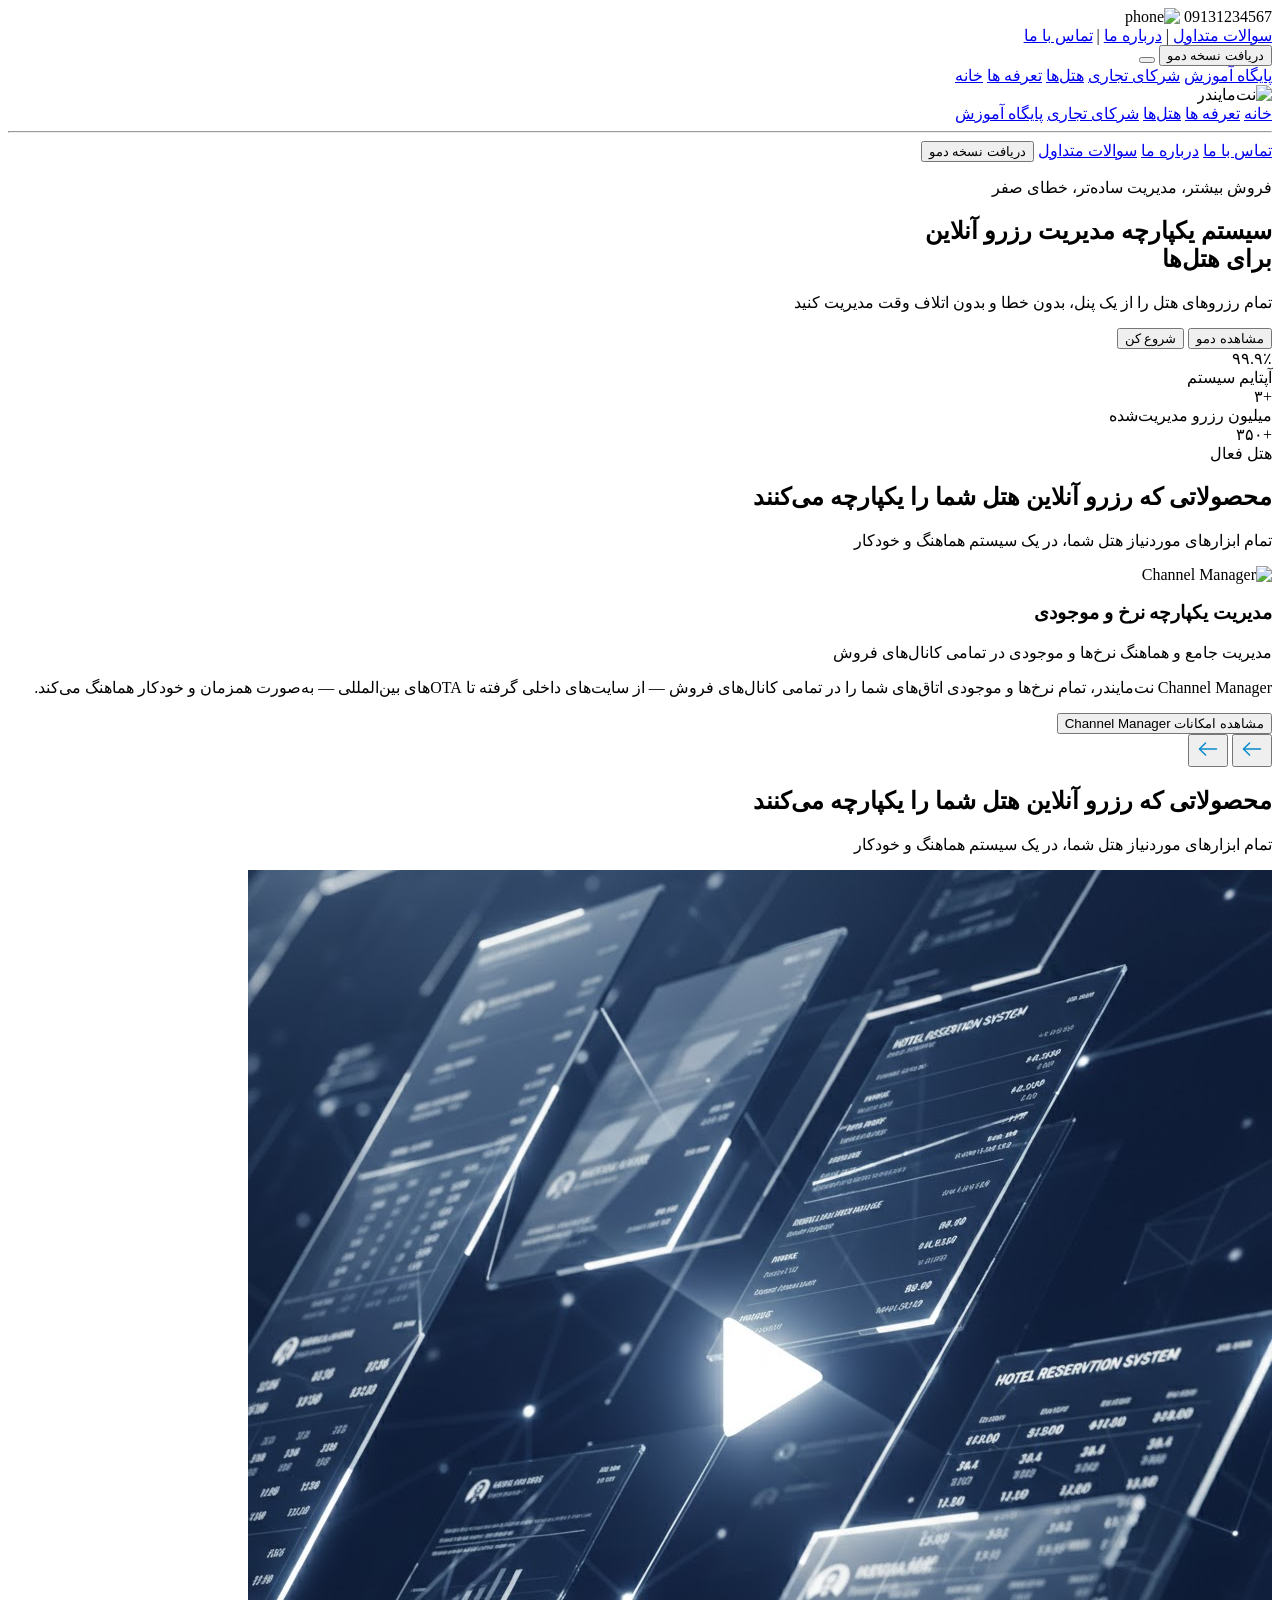
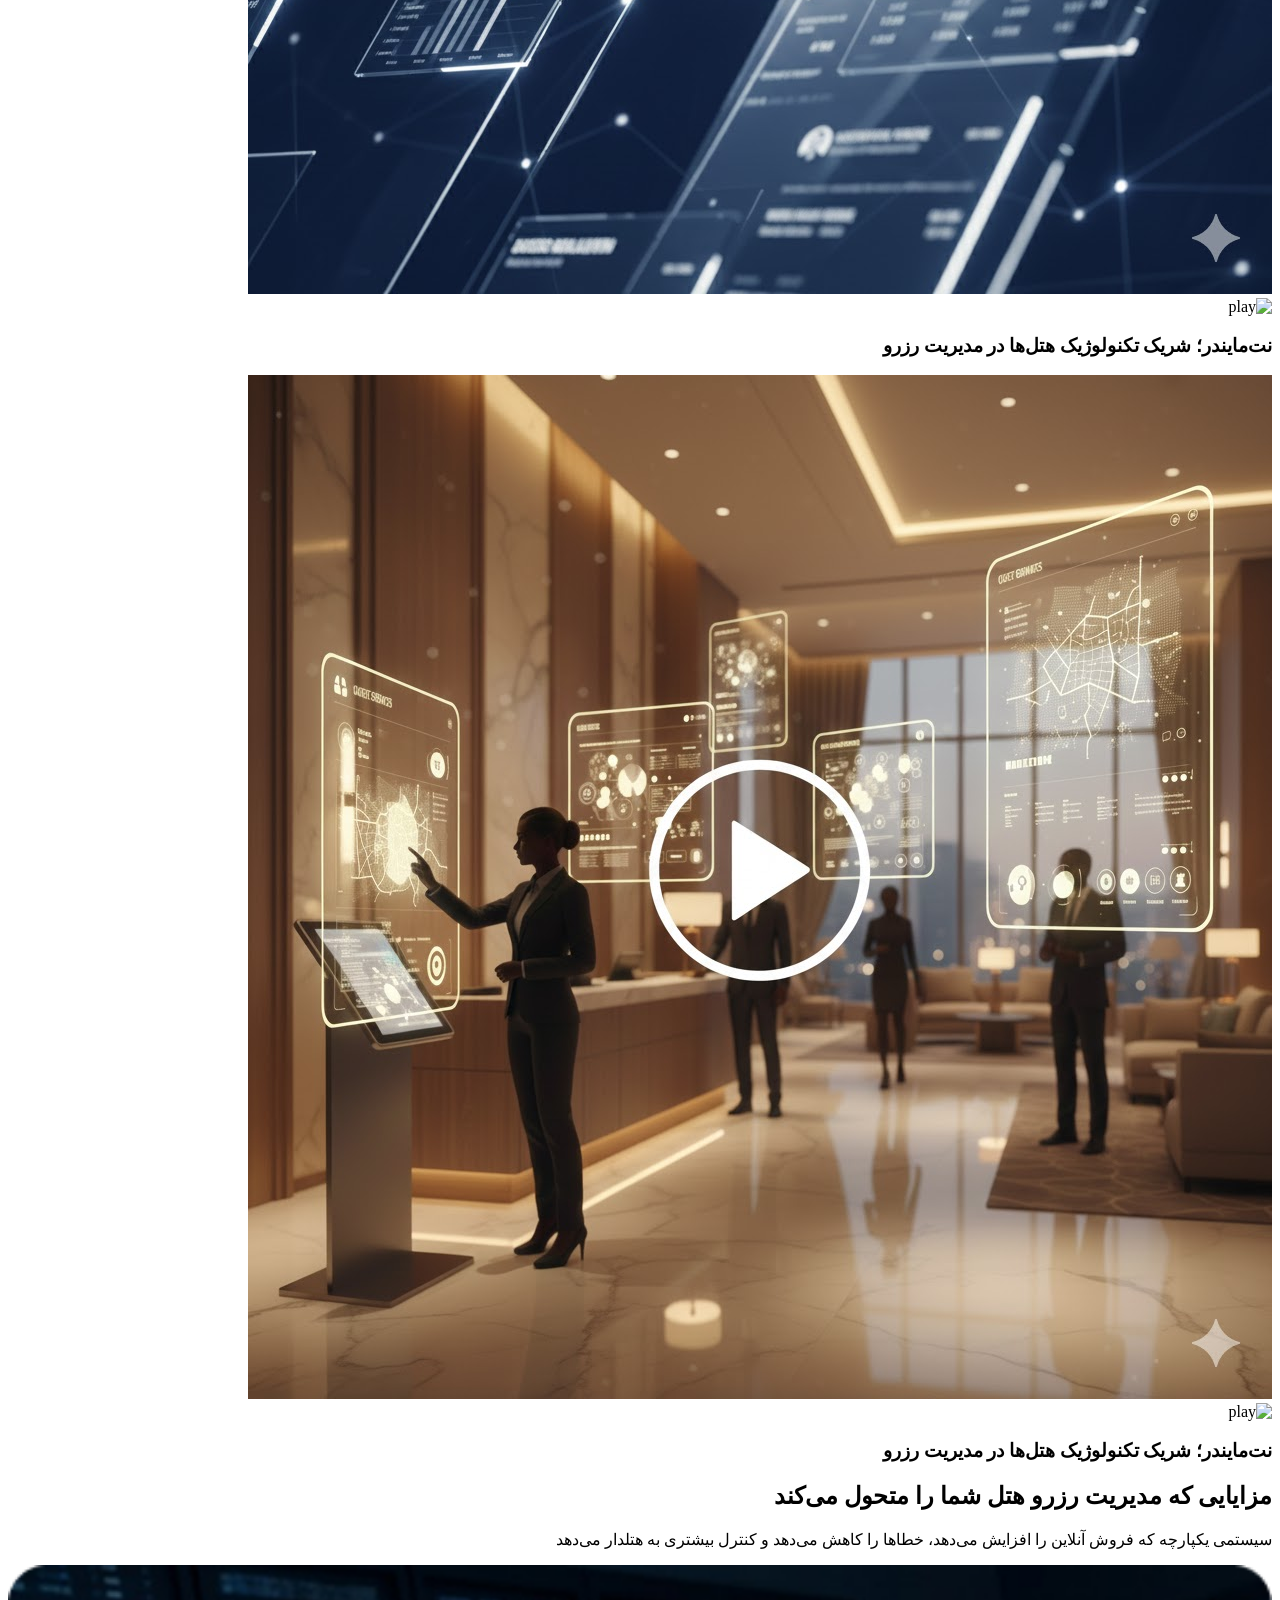
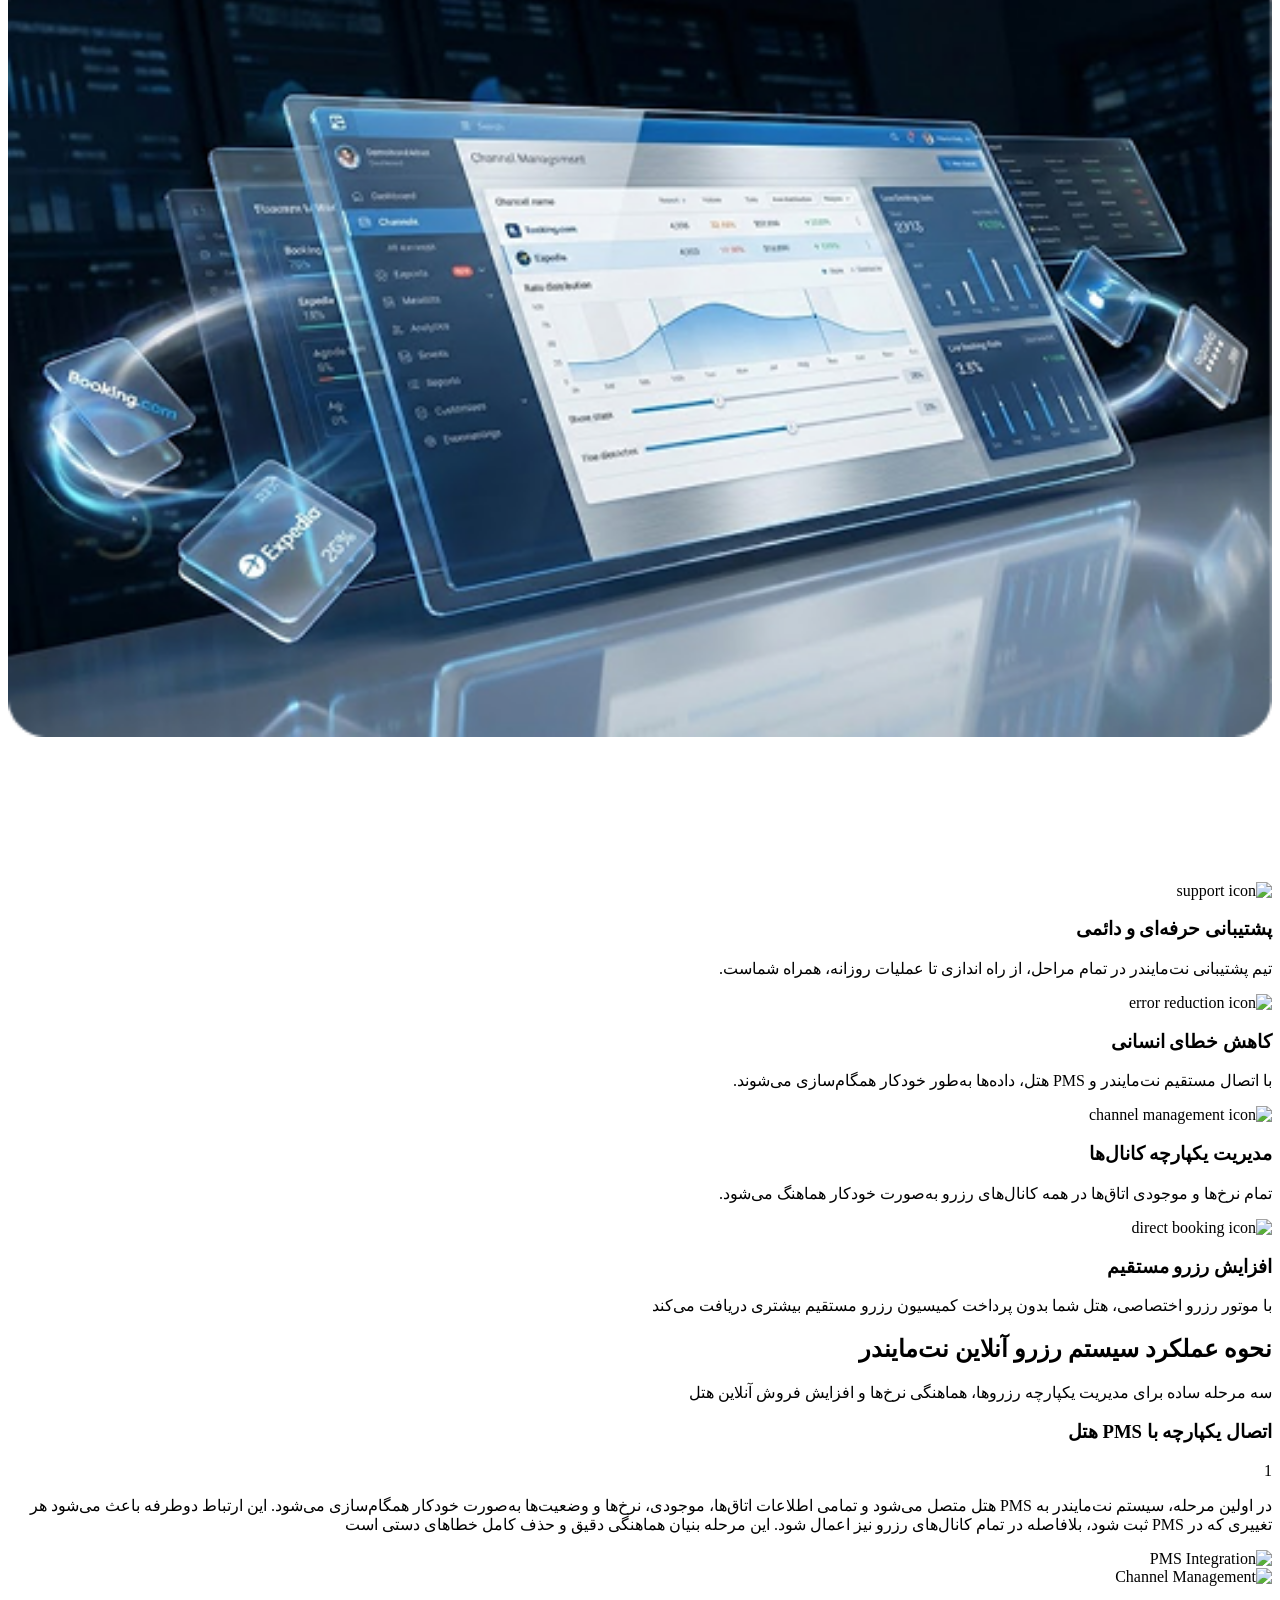
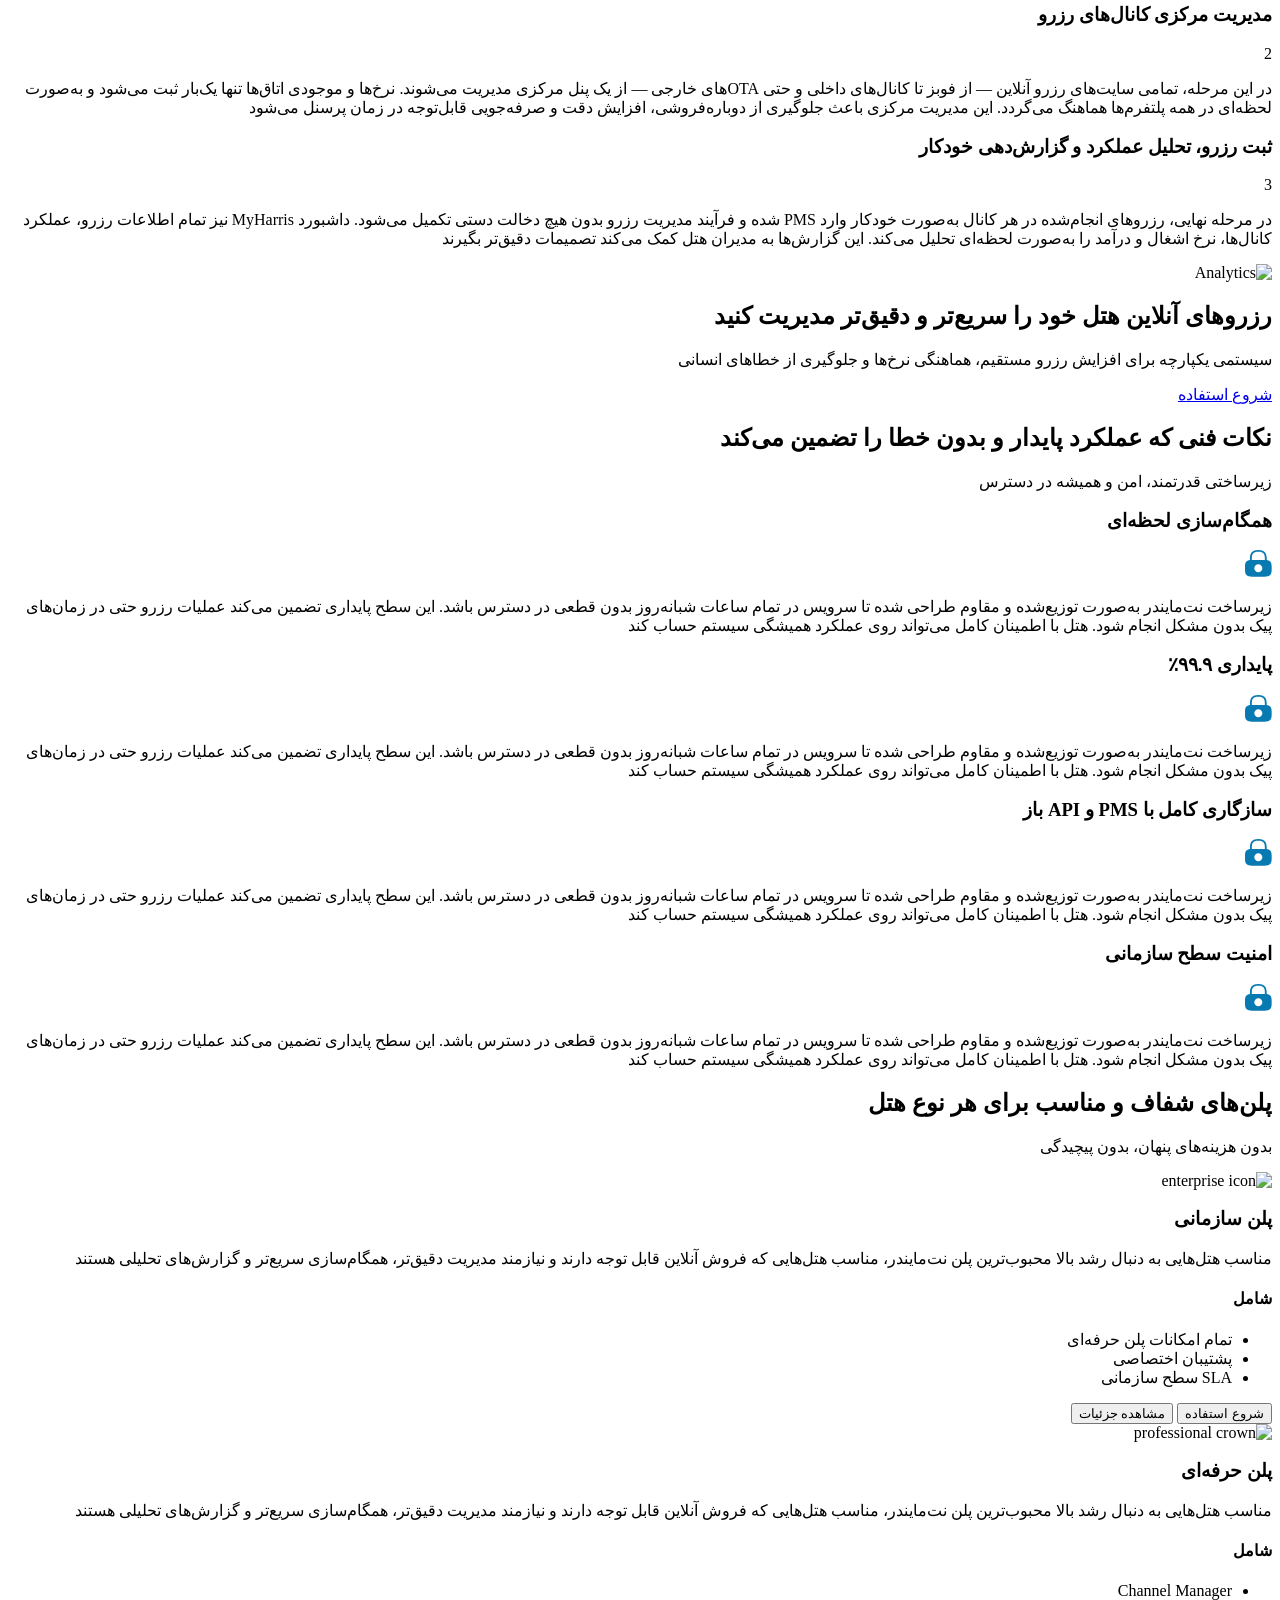
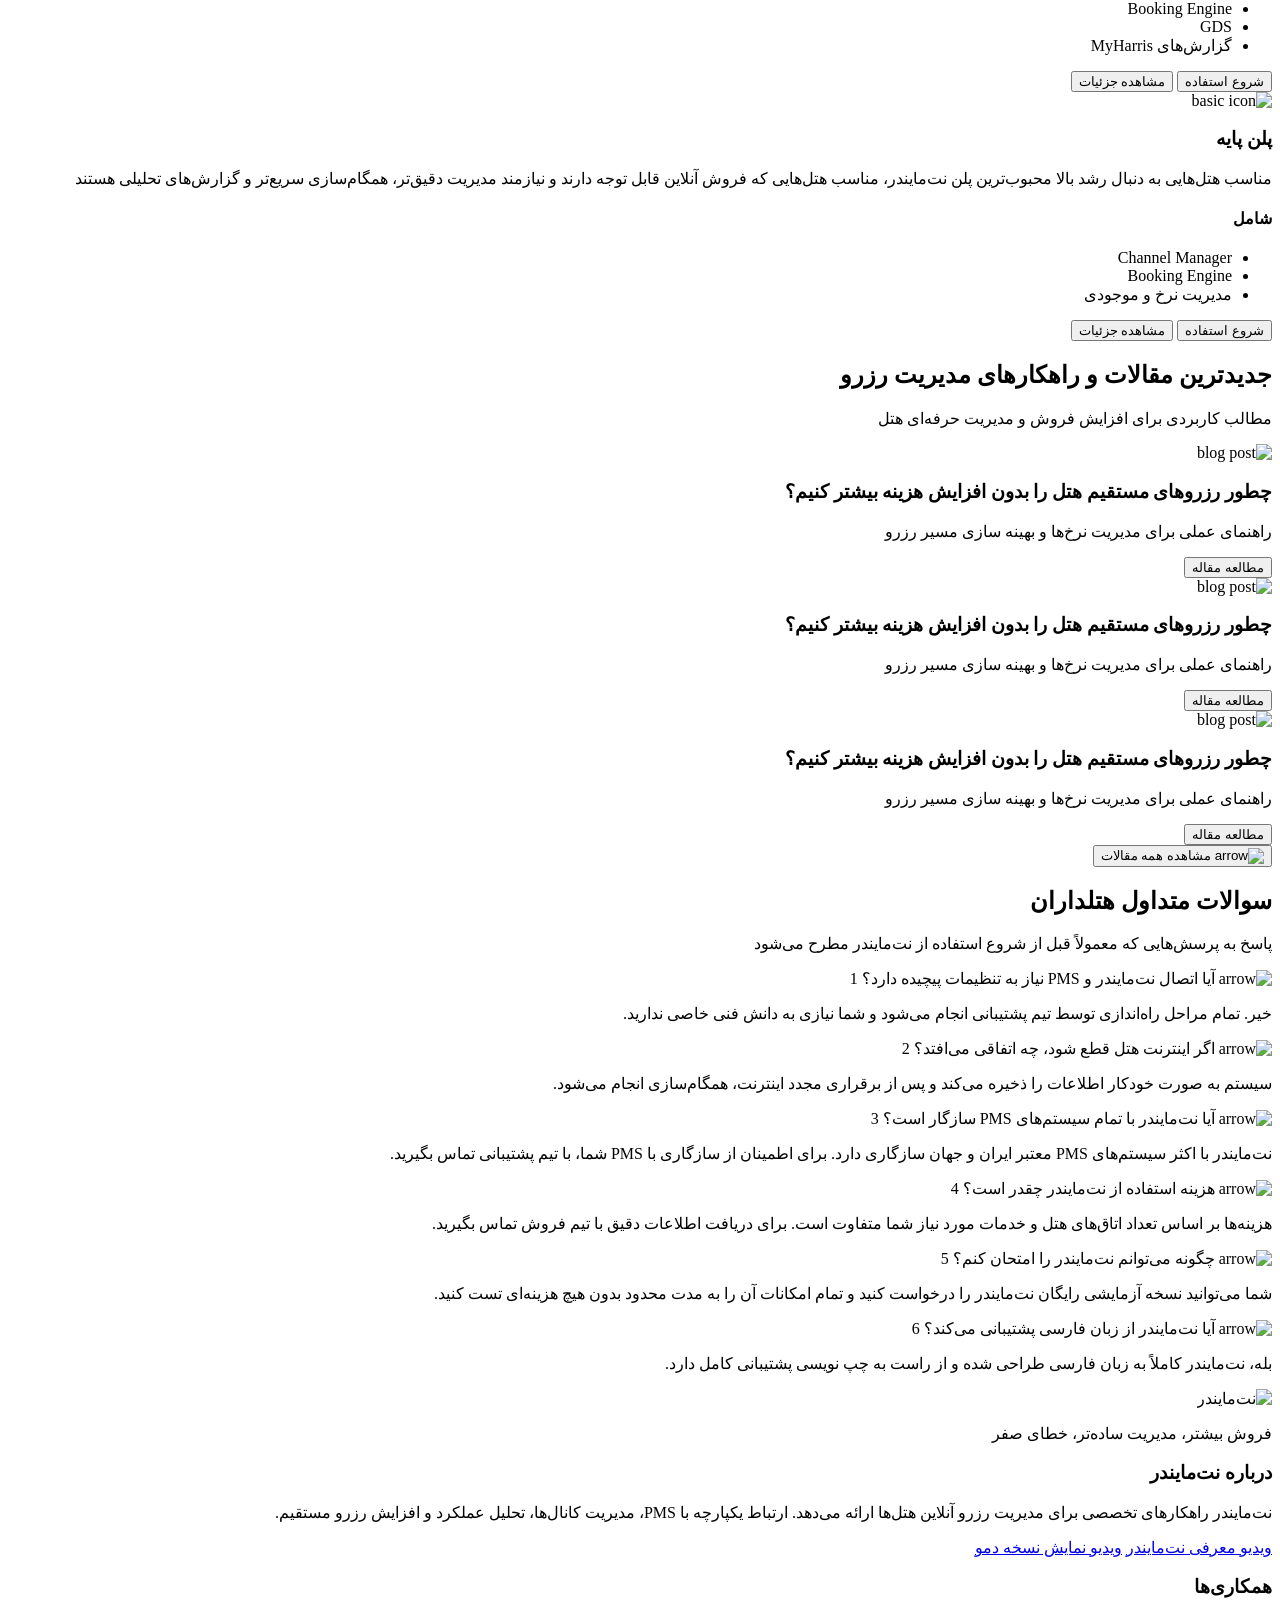
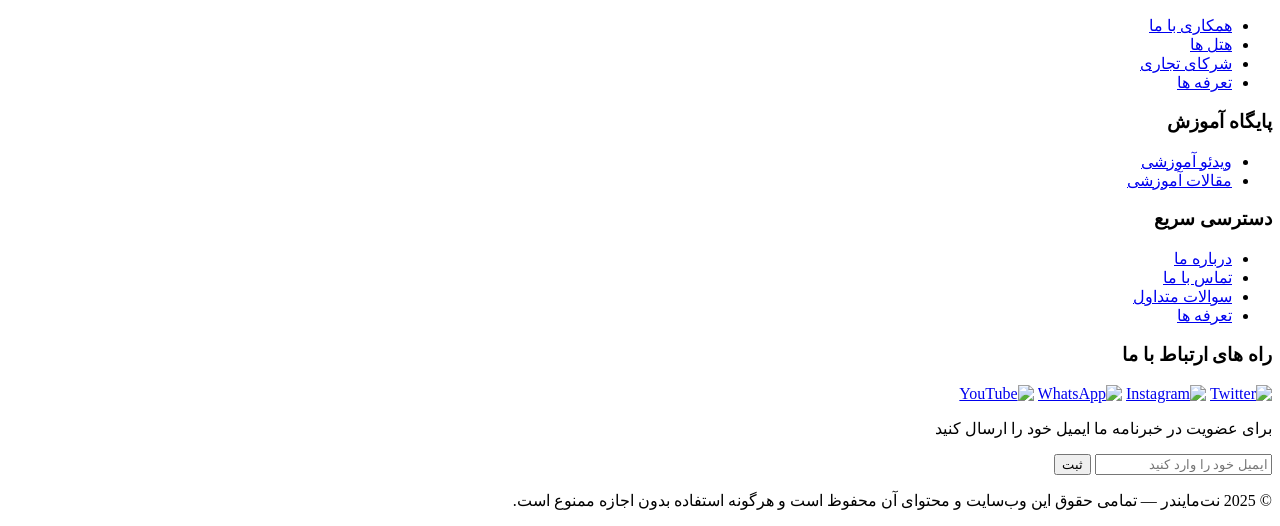
==== commit 1f4c9e1d: "change base url" ====
--- a/Pages/index.html
+++ b/Pages/index.html
@@ -5,8 +5,8 @@
     <meta charset="UTF-8" />
     <meta name="viewport" content="width=device-width, initial-scale=1.0" />
     <title>نت‌مایندر - سیستم یکپارچه مدیریت رزرو آنلاین</title>
-    <link rel="stylesheet" href="../styles/base.css" />
-    <link rel="stylesheet" href="../styles/Home/Home.css" />
+    <link rel="stylesheet" href="https://net-minder.vercel.app/styles/base.css" />
+    <link rel="stylesheet" href="https://net-minder.vercel.app/styles/Home/Home.css" />
     <link
       href="https://fonts.googleapis.com/css2?family=Vazirmatn:wght@300;400;500;600;700&display=swap"
       rel="stylesheet" />
@@ -936,6 +936,6 @@
     </footer>
 
     <script src="https://cdn.jsdelivr.net/npm/swiper@11/swiper-bundle.min.js"></script>
-    <script src="../scripts/main.js"></script>
+    <script src="https://net-minder.vercel.app/scripts/main.js"></script>
   </body>
 </html>
